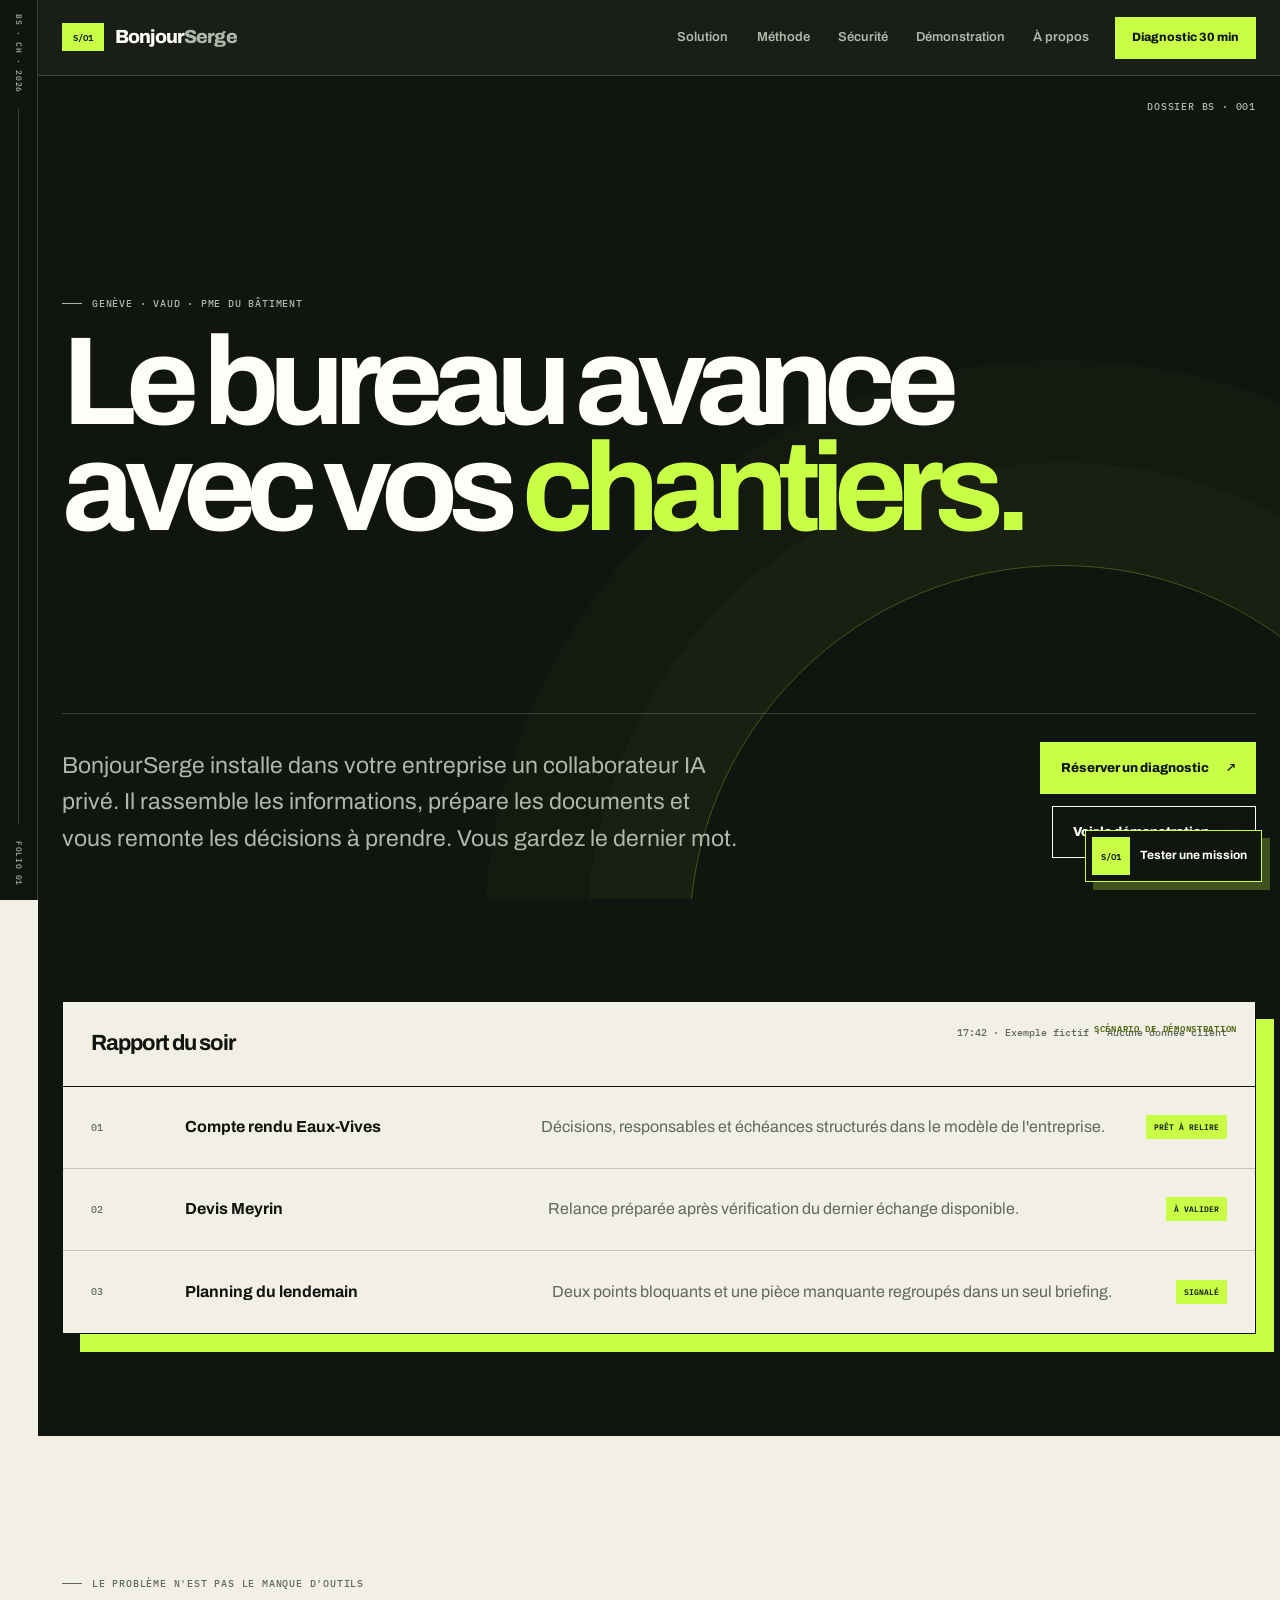
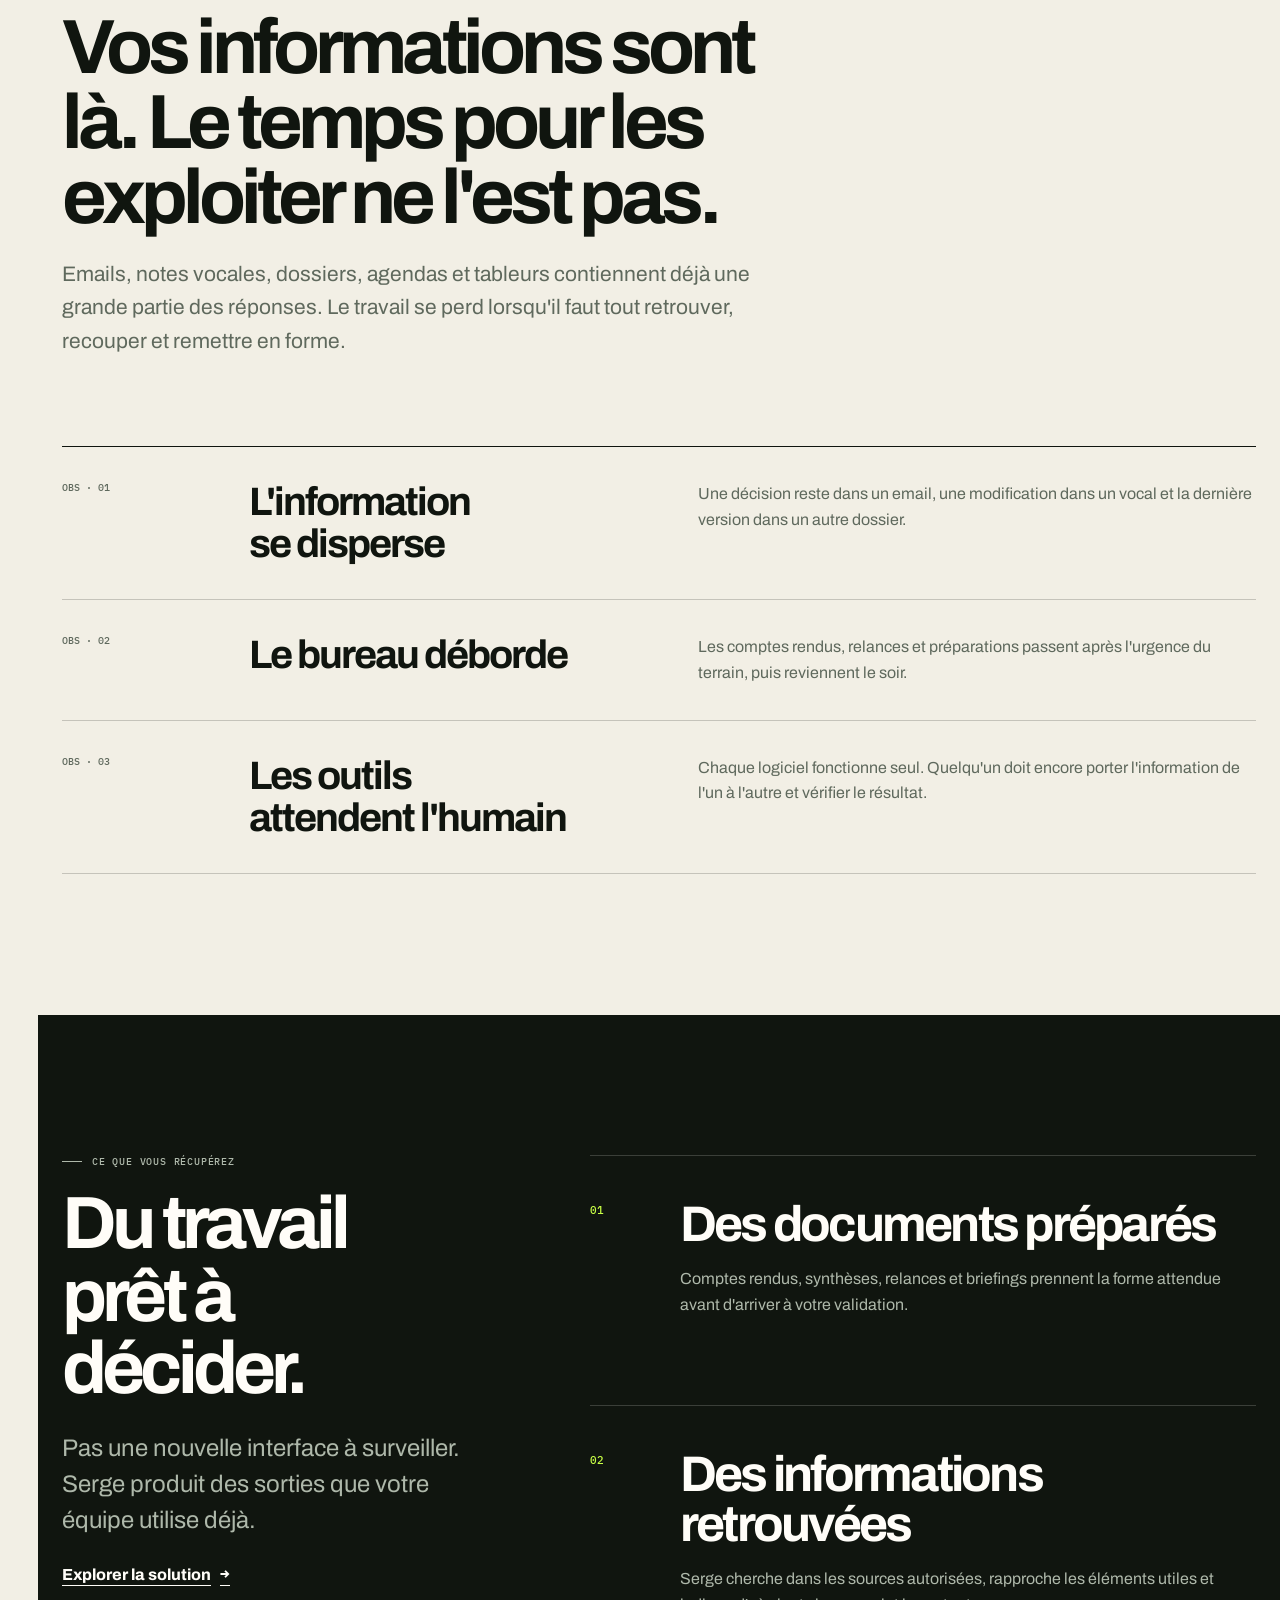
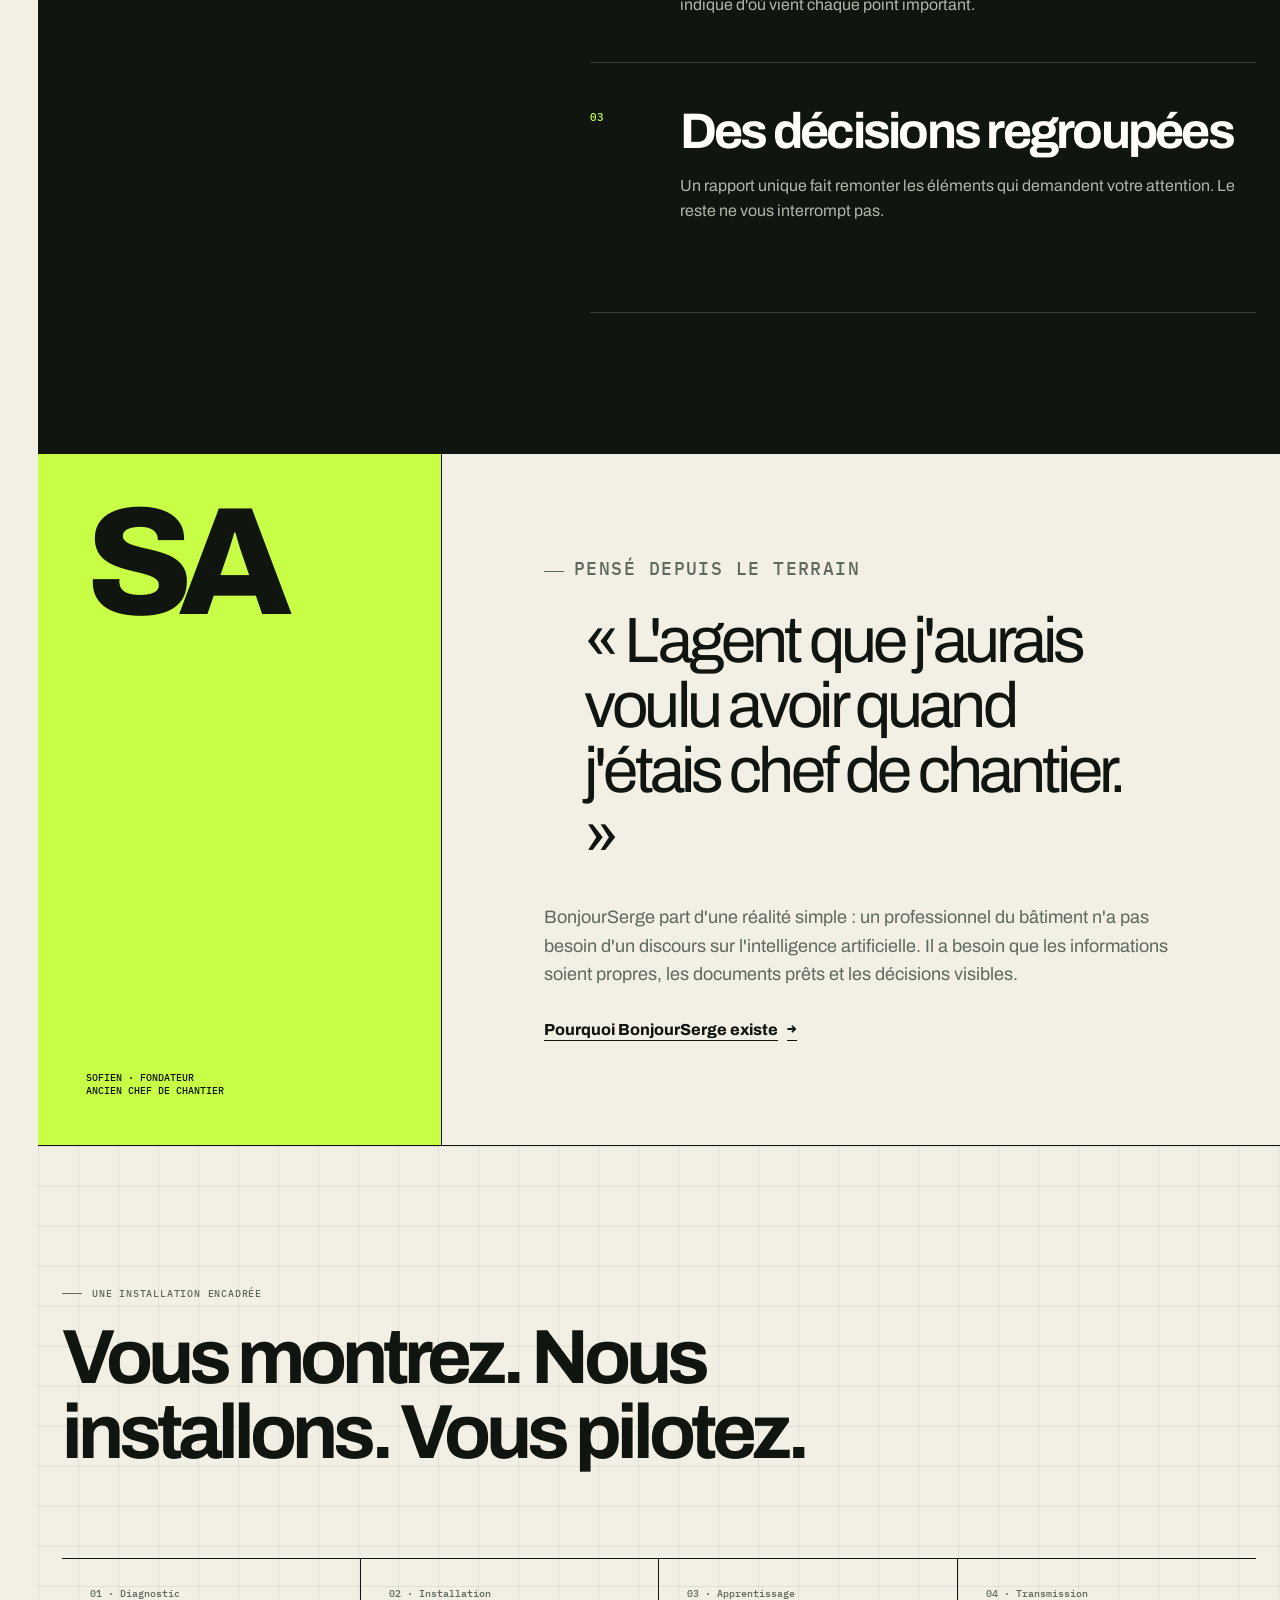
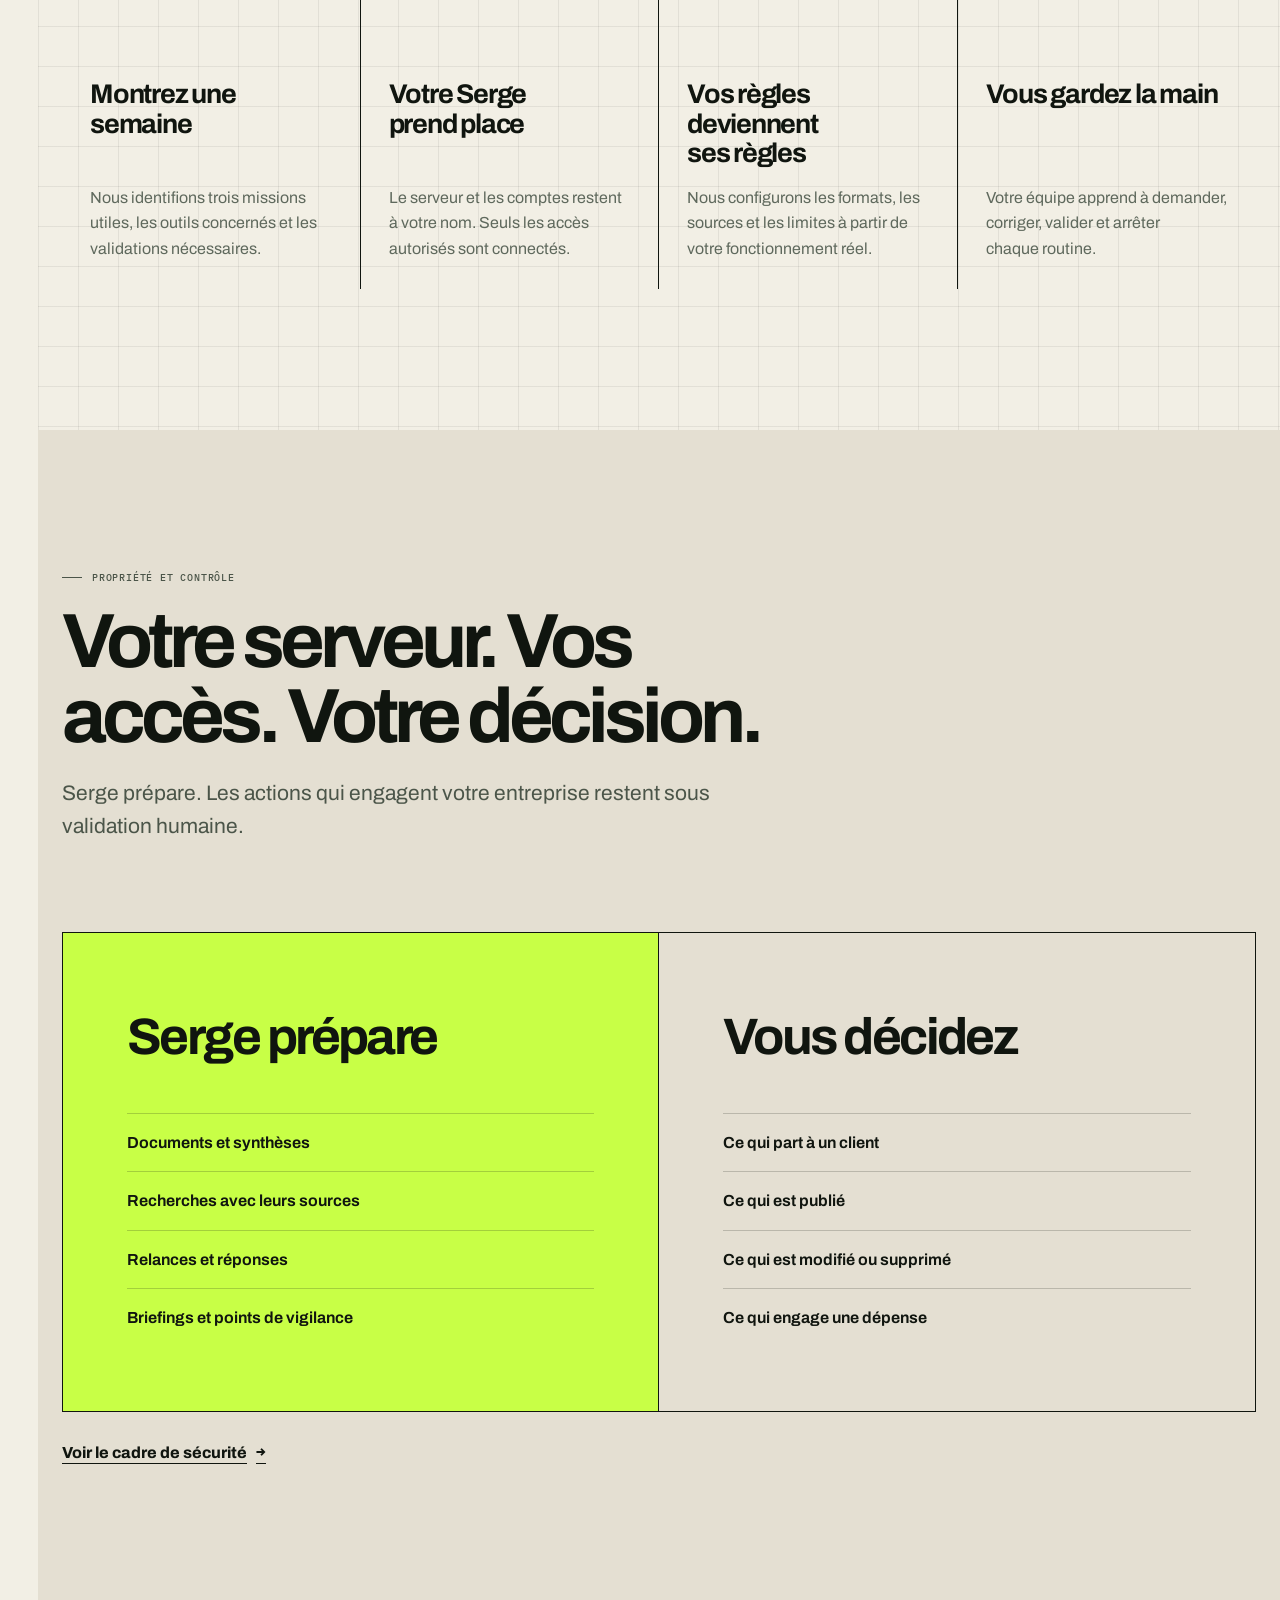
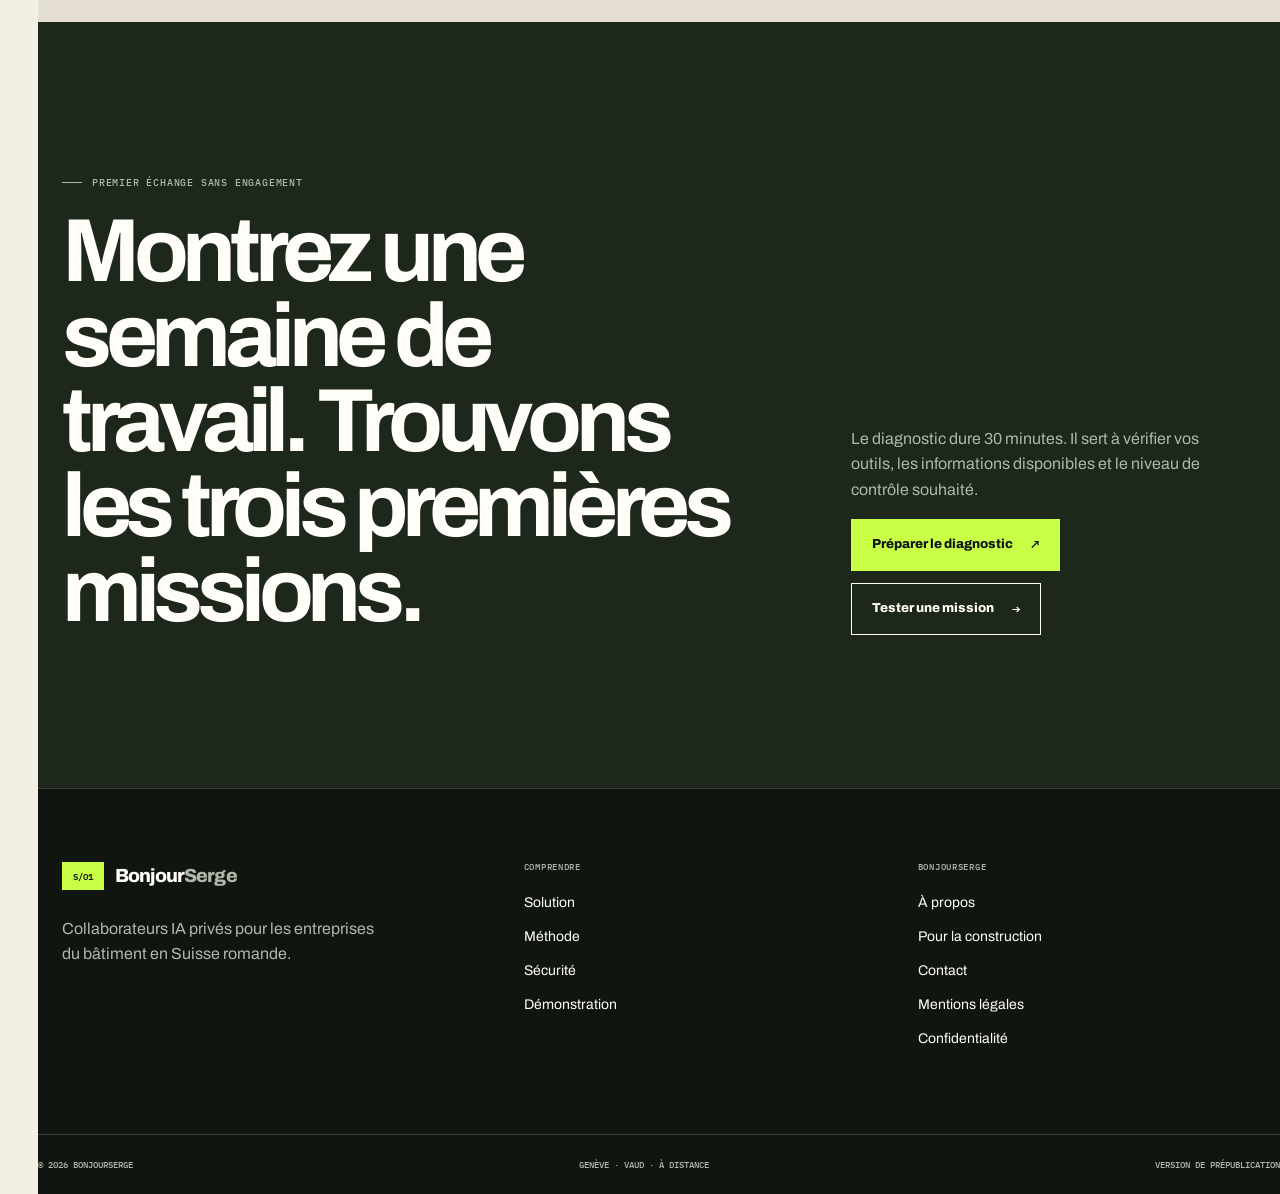
==== index.html @ 65403b51 "Publier le site de démonstration BonjourSerge" ====
<!doctype html>
<html lang="fr-CH">
<head>
  <meta charset="utf-8">
  <meta name="viewport" content="width=device-width, initial-scale=1">
  <meta name="description" content="BonjourSerge installe dans les PME du bâtiment un collaborateur IA privé qui prépare les documents, rassemble les informations et signale les décisions.">
  <meta name="theme-color" content="#10150f">
  <meta name="robots" content="index, follow, max-image-preview:large">
  <link rel="canonical" href="https://bonjourserge.ch/">
  <meta property="og:type" content="website">
  <meta property="og:locale" content="fr_CH">
  <meta property="og:title" content="BonjourSerge | Le bureau avance avec vos chantiers">
  <meta property="og:description" content="Un collaborateur IA privé, installé pour votre entreprise et piloté par vos règles.">
  <meta property="og:url" content="https://bonjourserge.ch/">
  <meta property="og:site_name" content="BonjourSerge"><meta property="og:image" content="https://bonjourserge.ch/og-bonjourserge.png"><meta property="og:image:width" content="1200"><meta property="og:image:height" content="630"><meta property="og:image:alt" content="BonjourSerge, le bureau avance avec vos chantiers"><meta name="twitter:card" content="summary_large_image">
  <title>Collaborateur IA pour le bâtiment en Suisse | BonjourSerge</title>
  <link rel="icon" href="favicon.svg" type="image/svg+xml">
  <link rel="manifest" href="site.webmanifest">
  <link rel="preconnect" href="https://fonts.googleapis.com">
  <link rel="preconnect" href="https://fonts.gstatic.com" crossorigin>
  <link href="https://fonts.googleapis.com/css2?family=Archivo:wght@400;500;600;700;800&amp;family=IBM+Plex+Mono:wght@400;500;600&amp;display=swap" rel="stylesheet">
  <link rel="stylesheet" href="site-v2.css">
  <script type="application/ld+json">
  {
    "@context": "https://schema.org",
    "@type": "Organization",
    "name": "BonjourSerge",
    "url": "https://bonjourserge.ch/",
    "description": "Installation de collaborateurs IA privés pour les PME du bâtiment en Suisse romande.",
    "founder": {
      "@type": "Person",
      "name": "Sofien Adda Boudjellal",
      "jobTitle": "Fondateur, ancien chef de chantier"
    },
    "areaServed": [
      {"@type": "AdministrativeArea", "name": "Canton de Genève"},
      {"@type": "AdministrativeArea", "name": "Canton de Vaud"}
    ]
  }
  </script>
</head>
<body data-page="accueil">
  <a class="skip-link" href="#contenu">Aller au contenu</a>
  <aside class="site-rail" aria-hidden="true"><span class="rail-code">BS · CH · 2026</span><span class="rail-track"><span class="rail-progress"></span></span><span class="rail-page">Folio 01</span></aside>

  <header class="site-header">
    <div class="header-inner">
      <a class="brand" href="index.html" aria-label="BonjourSerge, accueil"><span class="brand-mark" aria-hidden="true">S/01</span><span class="brand-name">Bonjour<span>Serge</span></span></a>
      <button class="menu-toggle" type="button" aria-expanded="false" aria-controls="site-nav" aria-label="Ouvrir le menu"><span class="menu-toggle-lines" aria-hidden="true"></span></button>
      <nav class="site-nav" id="site-nav" aria-label="Navigation principale">
        <a href="solution.html" data-nav="solution">Solution</a>
        <a href="methode.html" data-nav="methode">Méthode</a>
        <a href="securite.html" data-nav="securite">Sécurité</a>
        <a href="demonstration.html" data-nav="demonstration">Démonstration</a>
        <a href="a-propos.html" data-nav="a-propos">À propos</a>
      </nav>
      <a class="header-cta" href="contact.html">Diagnostic 30 min</a>
    </div>
  </header>

  <main id="contenu">
    <section class="home-hero">
      <div class="hero-shell">
        <div class="hero-top">
          <p class="eyebrow">Genève · Vaud · PME du bâtiment</p>
          <h1 class="hero-title">Le bureau avance avec vos <span class="signal-word">chantiers.</span></h1>
        </div>
        <div class="hero-bottom">
          <p>BonjourSerge installe dans votre entreprise un collaborateur IA privé. Il rassemble les informations, prépare les documents et vous remonte les décisions à prendre. Vous gardez le dernier mot.</p>
          <div class="actions">
            <a class="button button-signal" href="contact.html">Réserver un diagnostic</a>
            <a class="button button-ghost button-internal" href="demonstration.html">Voir la démonstration</a>
          </div>
        </div>
        <span class="hero-note meta-line">Dossier BS · 001</span>
      </div>
    </section>

    <section class="proof-wrap section-compact" aria-labelledby="preuve-title">
      <div class="container">
        <div class="proof-sheet reveal">
          <div class="proof-head"><strong id="preuve-title">Rapport du soir</strong><span>17:42 · Exemple fictif · Aucune donnée client</span></div>
          <div class="proof-row"><span>01</span><strong>Compte rendu Eaux-Vives</strong><p>Décisions, responsables et échéances structurés dans le modèle de l'entreprise.</p><span class="proof-status">Prêt à relire</span></div>
          <div class="proof-row"><span>02</span><strong>Devis Meyrin</strong><p>Relance préparée après vérification du dernier échange disponible.</p><span class="proof-status">À valider</span></div>
          <div class="proof-row"><span>03</span><strong>Planning du lendemain</strong><p>Deux points bloquants et une pièce manquante regroupés dans un seul briefing.</p><span class="proof-status">Signalé</span></div>
        </div>
      </div>
    </section>

    <section class="section" aria-labelledby="probleme-title">
      <div class="container">
        <div class="section-heading reveal">
          <p class="eyebrow">Le problème n'est pas le manque d'outils</p>
          <h2 id="probleme-title">Vos informations sont là. Le temps pour les exploiter ne l'est pas.</h2>
          <p>Emails, notes vocales, dossiers, agendas et tableurs contiennent déjà une grande partie des réponses. Le travail se perd lorsqu'il faut tout retrouver, recouper et remettre en forme.</p>
        </div>
        <div class="problem-ledger">
          <article class="ledger-row reveal"><span>OBS · 01</span><h3>L'information se disperse</h3><p>Une décision reste dans un email, une modification dans un vocal et la dernière version dans un autre dossier.</p></article>
          <article class="ledger-row reveal"><span>OBS · 02</span><h3>Le bureau déborde</h3><p>Les comptes rendus, relances et préparations passent après l'urgence du terrain, puis reviennent le soir.</p></article>
          <article class="ledger-row reveal"><span>OBS · 03</span><h3>Les outils attendent l'humain</h3><p>Chaque logiciel fonctionne seul. Quelqu'un doit encore porter l'information de l'un à l'autre et vérifier le résultat.</p></article>
        </div>
      </div>
    </section>

    <section class="section dark" aria-labelledby="resultat-title">
      <div class="container outcome-layout">
        <div class="outcome-sticky reveal">
          <p class="eyebrow">Ce que vous récupérez</p>
          <h2 id="resultat-title">Du travail prêt à décider.</h2>
          <p class="lead">Pas une nouvelle interface à surveiller. Serge produit des sorties que votre équipe utilise déjà.</p>
          <a class="text-link" href="solution.html">Explorer la solution</a>
        </div>
        <div class="outcome-list">
          <article class="outcome-item reveal"><span>01</span><h3>Des documents préparés</h3><p>Comptes rendus, synthèses, relances et briefings prennent la forme attendue avant d'arriver à votre validation.</p></article>
          <article class="outcome-item reveal"><span>02</span><h3>Des informations retrouvées</h3><p>Serge cherche dans les sources autorisées, rapproche les éléments utiles et indique d'où vient chaque point important.</p></article>
          <article class="outcome-item reveal"><span>03</span><h3>Des décisions regroupées</h3><p>Un rapport unique fait remonter les éléments qui demandent votre attention. Le reste ne vous interrompt pas.</p></article>
        </div>
      </div>
    </section>

    <section class="founder-band" aria-labelledby="terrain-title">
      <div class="founder-grid">
        <div class="founder-id"><span class="founder-monogram" aria-hidden="true">SA</span><p>Sofien · Fondateur<br>Ancien chef de chantier</p></div>
        <div class="founder-copy reveal">
          <p class="eyebrow">Pensé depuis le terrain</p>
          <blockquote id="terrain-title">« L'agent que j'aurais voulu avoir quand j'étais chef de chantier. »</blockquote>
          <p>BonjourSerge part d'une réalité simple : un professionnel du bâtiment n'a pas besoin d'un discours sur l'intelligence artificielle. Il a besoin que les informations soient propres, les documents prêts et les décisions visibles.</p>
          <a class="text-link" href="a-propos.html">Pourquoi BonjourSerge existe</a>
        </div>
      </div>
    </section>

    <section class="section blueprint" aria-labelledby="plan-title">
      <div class="container">
        <div class="section-heading reveal"><p class="eyebrow">Une installation encadrée</p><h2 id="plan-title">Vous montrez. Nous installons. Vous pilotez.</h2></div>
        <div class="process-line">
          <article class="process-step reveal"><span>01 · Diagnostic</span><h3>Montrez une semaine</h3><p>Nous identifions trois missions utiles, les outils concernés et les validations nécessaires.</p></article>
          <article class="process-step reveal"><span>02 · Installation</span><h3>Votre Serge prend place</h3><p>Le serveur et les comptes restent à votre nom. Seuls les accès autorisés sont connectés.</p></article>
          <article class="process-step reveal"><span>03 · Apprentissage</span><h3>Vos règles deviennent ses règles</h3><p>Nous configurons les formats, les sources et les limites à partir de votre fonctionnement réel.</p></article>
          <article class="process-step reveal"><span>04 · Transmission</span><h3>Vous gardez la main</h3><p>Votre équipe apprend à demander, corriger, valider et arrêter chaque routine.</p></article>
        </div>
      </div>
    </section>

    <section class="section paper-deep" aria-labelledby="controle-title">
      <div class="container">
        <div class="section-heading reveal"><p class="eyebrow">Propriété et contrôle</p><h2 id="controle-title">Votre serveur. Vos accès. Votre décision.</h2><p>Serge prépare. Les actions qui engagent votre entreprise restent sous validation humaine.</p></div>
        <div class="boundary-matrix reveal">
          <div class="boundary-column"><h2>Serge prépare</h2><ul><li>Documents et synthèses</li><li>Recherches avec leurs sources</li><li>Relances et réponses</li><li>Briefings et points de vigilance</li></ul></div>
          <div class="boundary-column"><h2>Vous décidez</h2><ul><li>Ce qui part à un client</li><li>Ce qui est publié</li><li>Ce qui est modifié ou supprimé</li><li>Ce qui engage une dépense</li></ul></div>
        </div>
        <p style="margin-top:28px"><a class="text-link" href="securite.html">Voir le cadre de sécurité</a></p>
      </div>
    </section>

    <section class="final-cta" aria-labelledby="cta-title">
      <div class="container final-cta-grid">
        <div><p class="eyebrow">Premier échange sans engagement</p><h2 id="cta-title">Montrez une semaine de travail. Trouvons les trois premières missions.</h2></div>
        <div class="final-cta-side"><p>Le diagnostic dure 30 minutes. Il sert à vérifier vos outils, les informations disponibles et le niveau de contrôle souhaité.</p><div class="actions"><a class="button button-signal" href="contact.html">Préparer le diagnostic</a><button class="button button-ghost button-internal" type="button" data-open-diagnostic>Tester une mission</button></div></div>
      </div>
    </section>
  </main>

  <footer class="site-footer">
    <div class="container footer-main">
      <div class="footer-intro"><a class="brand" href="index.html"><span class="brand-mark" aria-hidden="true">S/01</span><span class="brand-name">Bonjour<span>Serge</span></span></a><p>Collaborateurs IA privés pour les entreprises du bâtiment en Suisse romande.</p></div>
      <div class="footer-column"><h2>Comprendre</h2><a href="solution.html">Solution</a><a href="methode.html">Méthode</a><a href="securite.html">Sécurité</a><a href="demonstration.html">Démonstration</a></div>
      <div class="footer-column"><h2>BonjourSerge</h2><a href="a-propos.html">À propos</a><a href="construction.html">Pour la construction</a><a href="contact.html">Contact</a><a href="mentions-legales.html">Mentions légales</a><a href="confidentialite.html">Confidentialité</a></div>
    </div>
    <div class="container footer-bottom"><span>© <span data-year></span> BonjourSerge</span><span>Genève · Vaud · À distance</span><span>Version de prépublication</span></div>
  </footer>

  <script src="site-v2.js" defer></script>
</body>
</html>
---- site-v2.css ----
:root {
  --ink: #10150f;
  --ink-soft: #1d271c;
  --paper: #f2efe5;
  --paper-deep: #e4dfd2;
  --white: #fffdf8;
  --signal: #c8ff46;
  --signal-dark: #4d6815;
  --muted: #5f695d;
  --muted-dark: #aeb8aa;
  --line: rgba(16, 21, 15, .2);
  --line-dark: rgba(255, 253, 248, .18);
  --font-sans: "Archivo", sans-serif;
  --font-mono: "IBM Plex Mono", monospace;
  --max: 1240px;
  --reading: 720px;
  --header: 76px;
  --rail: 38px;
  --ease: cubic-bezier(.2, .8, .2, 1);
}

* { box-sizing: border-box; }
html { scroll-behavior: smooth; }
body {
  min-width: 320px;
  margin: 0;
  padding-left: var(--rail);
  overflow-x: clip;
  color: var(--ink);
  background: var(--paper);
  font-family: var(--font-sans);
  font-size: 16px;
  line-height: 1.6;
  text-rendering: optimizeLegibility;
}
body.menu-open { overflow: hidden; }
button, input, textarea, select { font: inherit; }
button, a { -webkit-tap-highlight-color: transparent; }
a { color: inherit; }
img, svg { display: block; max-width: 100%; }
h1, h2, h3, h4, p, ul, ol, figure, blockquote { margin-top: 0; }
h1, h2, h3, h4 { text-wrap: balance; }
p { text-wrap: pretty; }
::selection { color: var(--ink); background: var(--signal); }

.skip-link {
  position: fixed;
  top: -80px;
  left: calc(var(--rail) + 16px);
  z-index: 200;
  padding: 12px 16px;
  color: var(--ink);
  background: var(--signal);
  font-weight: 800;
  text-decoration: none;
}
.skip-link:focus { top: 12px; }
.sr-only {
  position: absolute;
  width: 1px;
  height: 1px;
  padding: 0;
  margin: -1px;
  overflow: hidden;
  clip: rect(0, 0, 0, 0);
  white-space: nowrap;
  border: 0;
}
:focus-visible { outline: 3px solid var(--signal-dark); outline-offset: 4px; }
.dark :focus-visible,
.site-footer :focus-visible,
.site-header :focus-visible,
.serge-dialog :focus-visible { outline-color: var(--signal); }
[id] { scroll-margin-top: calc(var(--header) + 24px); }

.site-rail {
  position: fixed;
  inset: 0 auto 0 0;
  z-index: 90;
  width: var(--rail);
  display: flex;
  flex-direction: column;
  align-items: center;
  justify-content: space-between;
  padding: 14px 0;
  color: var(--muted-dark);
  background: var(--ink);
  border-right: 1px solid var(--line-dark);
}
.rail-code,
.rail-page { font: 500 8px var(--font-mono); letter-spacing: .08em; writing-mode: vertical-rl; text-transform: uppercase; }
.rail-track { position: relative; width: 1px; flex: 1; margin: 16px 0; overflow: hidden; background: rgba(255, 255, 255, .18); }
.rail-progress { position: absolute; inset: 0 0 auto; height: 100%; background: var(--signal); transform: scaleY(0); transform-origin: top; }

.site-header {
  position: sticky;
  top: 0;
  z-index: 80;
  height: var(--header);
  color: var(--white);
  background: rgba(16, 21, 15, .96);
  border-bottom: 1px solid var(--line-dark);
  backdrop-filter: blur(16px);
}
.header-inner { width: min(100%, calc(var(--max) + 48px)); height: 100%; display: flex; align-items: center; gap: 26px; margin: 0 auto; padding: 0 24px; }
.brand { display: inline-flex; align-items: center; gap: 11px; flex: 0 0 auto; color: var(--white); font-size: 19px; font-weight: 800; letter-spacing: -.045em; text-decoration: none; }
.brand-mark { min-width: 42px; min-height: 28px; display: inline-grid; place-items: center; color: var(--ink); background: var(--signal); font: 600 9px var(--font-mono); letter-spacing: .02em; }
.brand-name span { color: var(--muted-dark); }
.site-nav { display: flex; align-items: center; gap: clamp(16px, 2.2vw, 30px); margin-left: auto; }
.site-nav a { min-height: 44px; display: inline-flex; align-items: center; color: var(--muted-dark); font-size: 13px; font-weight: 600; text-decoration: none; transition: color .2s ease; }
.site-nav a:hover,
.site-nav a[aria-current="page"] { color: var(--white); }
.site-nav a[aria-current="page"]::before { content: ""; width: 6px; height: 6px; margin-right: 8px; background: var(--signal); }
.header-cta { min-height: 42px; display: inline-flex; align-items: center; justify-content: center; padding: 0 16px; color: var(--ink); background: var(--signal); border: 1px solid var(--signal); font-size: 12px; font-weight: 800; text-decoration: none; }
.menu-toggle { min-width: 46px; min-height: 46px; display: none; align-items: center; justify-content: center; margin-left: auto; padding: 0; color: var(--white); background: transparent; border: 1px solid var(--line-dark); cursor: pointer; }
.menu-toggle-lines,
.menu-toggle-lines::before,
.menu-toggle-lines::after { width: 18px; height: 1px; display: block; background: currentColor; transition: transform .2s ease; }
.menu-toggle-lines { position: relative; }
.menu-toggle-lines::before,
.menu-toggle-lines::after { content: ""; position: absolute; left: 0; }
.menu-toggle-lines::before { top: -6px; }
.menu-toggle-lines::after { top: 6px; }
.menu-toggle[aria-expanded="true"] .menu-toggle-lines { background: transparent; }
.menu-toggle[aria-expanded="true"] .menu-toggle-lines::before { transform: translateY(6px) rotate(45deg); }
.menu-toggle[aria-expanded="true"] .menu-toggle-lines::after { transform: translateY(-6px) rotate(-45deg); }

.container { width: min(100%, calc(var(--max) + 48px)); margin-inline: auto; padding-inline: 24px; }
.section { padding-block: clamp(88px, 11vw, 152px); }
.section-compact { padding-block: clamp(64px, 8vw, 104px); }
.dark { color: var(--white); background: var(--ink); }
.ink-soft { color: var(--white); background: var(--ink-soft); }
.paper-deep { background: var(--paper-deep); }
.signal { background: var(--signal); }
.blueprint { background-image: linear-gradient(rgba(16, 21, 15, .07) 1px, transparent 1px), linear-gradient(90deg, rgba(16, 21, 15, .07) 1px, transparent 1px); background-size: 40px 40px; }
.dark.blueprint { background-image: linear-gradient(rgba(255, 255, 255, .045) 1px, transparent 1px), linear-gradient(90deg, rgba(255, 255, 255, .045) 1px, transparent 1px); }
.eyebrow,
.folio,
.meta-line,
.breadcrumb,
.status-tag { font: 500 10px var(--font-mono); letter-spacing: .08em; text-transform: uppercase; }
.eyebrow { margin-bottom: 20px; color: var(--muted); }
.dark .eyebrow,
.ink-soft .eyebrow { color: var(--muted-dark); }
.home-hero .eyebrow,
.page-hero .eyebrow,
.final-cta .eyebrow,
.contact-form .eyebrow { color: var(--muted-dark); }
.dark .breadcrumb { color: var(--muted-dark); }
.paper-deep .eyebrow,
.paper-deep .section-heading p:not(.eyebrow) { color: #4b5549; }
.eyebrow::before { content: ""; width: 20px; height: 1px; display: inline-block; margin: 0 10px 3px 0; background: currentColor; }
.section-heading { max-width: 960px; margin-bottom: clamp(48px, 7vw, 88px); }
.section-heading h2 { max-width: 900px; margin-bottom: 22px; font-size: clamp(40px, 6vw, 78px); line-height: .98; letter-spacing: -.065em; }
.section-heading p:not(.eyebrow) { max-width: var(--reading); margin-bottom: 0; color: var(--muted); font-size: clamp(17px, 2vw, 21px); }
.dark .section-heading p:not(.eyebrow),
.ink-soft .section-heading p:not(.eyebrow) { color: var(--muted-dark); }
.display { margin-bottom: 0; font-size: clamp(48px, 8.2vw, 112px); line-height: .88; letter-spacing: -.078em; }
.lead { max-width: var(--reading); color: var(--muted); font-size: clamp(18px, 2.1vw, 24px); line-height: 1.5; }
.dark .lead { color: var(--muted-dark); }
.body-large { font-size: clamp(20px, 2.6vw, 32px); line-height: 1.4; letter-spacing: -.03em; }
.copy { max-width: var(--reading); }
.copy > *:last-child { margin-bottom: 0; }
.copy p, .copy li { color: var(--muted); }
.dark .copy p, .dark .copy li { color: var(--muted-dark); }
.copy h2 { margin: 64px 0 20px; font-size: clamp(30px, 4vw, 48px); line-height: 1.06; letter-spacing: -.05em; }
.copy h3 { margin: 42px 0 14px; font-size: 23px; letter-spacing: -.03em; }
.copy ul { padding-left: 20px; }

.button { min-height: 52px; display: inline-flex; align-items: center; justify-content: space-between; gap: 18px; padding: 0 20px; color: var(--white); background: var(--ink); border: 1px solid var(--ink); cursor: pointer; font-size: 13px; font-weight: 800; text-decoration: none; transition: transform .2s var(--ease), background .2s ease, color .2s ease; }
.button::after { content: "↗"; font: 500 14px var(--font-mono); }
.button:hover { transform: translateY(-2px); }
.button-signal { color: var(--ink); background: var(--signal); border-color: var(--signal); }
.button-light { color: var(--ink); background: var(--white); border-color: var(--white); }
.button-ghost { color: inherit; background: transparent; border-color: currentColor; }
.button-internal::after { content: "→"; }
.actions { display: flex; flex-wrap: wrap; gap: 12px; }
.text-link { display: inline-flex; gap: 9px; align-items: center; font-weight: 750; text-underline-offset: 5px; }
.text-link::after { content: "→"; font-family: var(--font-mono); }

.home-hero { position: relative; min-height: calc(100svh - var(--header)); display: flex; align-items: stretch; overflow: hidden; color: var(--white); background: var(--ink); }
.home-hero::after { content: ""; position: absolute; inset: auto -12vw -32vw auto; width: 58vw; aspect-ratio: 1; border: 1px solid rgba(200, 255, 70, .28); border-radius: 50%; box-shadow: 0 0 0 8vw rgba(200, 255, 70, .025), 0 0 0 16vw rgba(200, 255, 70, .018); pointer-events: none; }
.hero-shell { position: relative; z-index: 1; width: min(100%, calc(var(--max) + 48px)); display: grid; grid-template-rows: 1fr auto; margin-inline: auto; padding: clamp(72px, 9vw, 132px) 24px 42px; }
.hero-top { align-self: center; }
.hero-title { max-width: 1140px; margin: 0; font-size: clamp(58px, 9.8vw, 144px); line-height: .84; letter-spacing: -.082em; }
.hero-title .signal-word { color: var(--signal); }
.hero-bottom { display: grid; grid-template-columns: 1.25fr .75fr; gap: clamp(32px, 8vw, 120px); align-items: end; margin-top: 66px; padding-top: 28px; border-top: 1px solid var(--line-dark); }
.hero-bottom p { max-width: 720px; margin: 0; color: var(--muted-dark); font-size: clamp(18px, 2vw, 23px); }
.hero-bottom .actions { justify-content: flex-end; }
.hero-note { position: absolute; right: 24px; top: 24px; color: var(--muted-dark); }

.proof-wrap { position: relative; margin-top: -1px; color: var(--white); background: var(--ink); }
.proof-sheet { position: relative; width: min(100%, var(--max)); margin-inline: auto; color: var(--ink); background: var(--paper); border: 1px solid var(--ink); box-shadow: 18px 18px 0 var(--signal); }
.proof-sheet::before { content: "SCÉNARIO DE DÉMONSTRATION"; position: absolute; right: 18px; top: 18px; color: var(--signal-dark); font: 600 9px var(--font-mono); letter-spacing: .08em; }
.proof-head { display: grid; grid-template-columns: 1fr auto; gap: 20px; padding: 24px 28px; border-bottom: 1px solid var(--ink); }
.proof-head strong { font-size: 22px; letter-spacing: -.04em; }
.proof-head span { color: var(--muted); font: 500 10px var(--font-mono); }
.proof-row { display: grid; grid-template-columns: 70px minmax(180px, .8fr) 1.4fr auto; gap: 24px; align-items: center; min-height: 82px; padding: 16px 28px; border-bottom: 1px solid var(--line); }
.proof-row:last-child { border-bottom: 0; }
.proof-row > span:first-child { color: var(--muted); font: 500 10px var(--font-mono); }
.proof-row strong { font-size: 16px; }
.proof-row p { margin: 0; color: var(--muted); }
.proof-status { padding: 6px 8px; color: var(--ink); background: var(--signal); font: 600 8px var(--font-mono); text-transform: uppercase; }

.problem-ledger { border-top: 1px solid var(--ink); }
.ledger-row { display: grid; grid-template-columns: 110px .8fr 1.2fr; gap: clamp(24px, 6vw, 90px); padding: 34px 0; border-bottom: 1px solid var(--line); }
.ledger-row > span { color: var(--muted); font: 500 10px var(--font-mono); }
.ledger-row h3 { margin: 0; font-size: clamp(24px, 3.1vw, 40px); line-height: 1.06; letter-spacing: -.05em; }
.ledger-row p { max-width: 600px; margin: 0; color: var(--muted); }

.outcome-layout { display: grid; grid-template-columns: .75fr 1.25fr; gap: clamp(48px, 10vw, 150px); align-items: start; }
.outcome-sticky { position: sticky; top: calc(var(--header) + 38px); }
.outcome-sticky h2 { margin-bottom: 24px; font-size: clamp(42px, 5.8vw, 74px); line-height: .98; letter-spacing: -.065em; }
.outcome-list { border-top: 1px solid var(--line-dark); }
.outcome-item { position: relative; min-height: 250px; padding: 44px 0 44px 90px; border-bottom: 1px solid var(--line-dark); }
.outcome-item > span { position: absolute; left: 0; top: 47px; color: var(--signal); font: 500 11px var(--font-mono); }
.outcome-item h3 { margin-bottom: 16px; font-size: clamp(30px, 4vw, 50px); line-height: 1; letter-spacing: -.055em; }
.outcome-item p { max-width: 620px; margin: 0; color: var(--muted-dark); }

.founder-band { border-block: 1px solid var(--ink); }
.founder-grid { display: grid; grid-template-columns: .65fr 1.35fr; min-height: 520px; }
.founder-id { display: flex; flex-direction: column; justify-content: space-between; padding: 48px; background: var(--signal); border-right: 1px solid var(--ink); }
.founder-monogram { font-size: clamp(80px, 12vw, 170px); font-weight: 800; line-height: .8; letter-spacing: -.1em; }
.founder-id p { margin: 0; font: 500 10px var(--font-mono); text-transform: uppercase; }
.founder-copy { display: flex; flex-direction: column; justify-content: center; padding: clamp(48px, 8vw, 110px); }
.founder-copy blockquote { max-width: 850px; margin-bottom: 34px; font-size: clamp(34px, 5vw, 68px); line-height: 1.02; letter-spacing: -.06em; }
.founder-copy p { max-width: 670px; margin-bottom: 28px; color: var(--muted); font-size: 18px; }

.breadcrumb { padding-top: 24px; color: var(--muted); }
.breadcrumb a { text-underline-offset: 4px; }
.page-hero { position: relative; overflow: hidden; padding: clamp(82px, 12vw, 168px) 0 68px; color: var(--white); background: var(--ink); }
.page-hero::after { content: attr(data-folio); position: absolute; right: -1vw; bottom: -6vw; color: rgba(255,255,255,.035); font: 800 clamp(160px, 32vw, 500px)/.8 var(--font-sans); letter-spacing: -.1em; }
.page-hero .container { position: relative; z-index: 1; }
.page-hero h1 { max-width: 1120px; margin: 0 0 36px; font-size: clamp(54px, 8.7vw, 126px); line-height: .88; letter-spacing: -.078em; }
.page-hero .lead { margin-bottom: 38px; }
.page-meta { display: grid; grid-template-columns: repeat(3, 1fr); gap: 20px; margin-top: 70px; padding-top: 22px; border-top: 1px solid var(--line-dark); }
.page-meta span { color: var(--muted-dark); font: 500 9px var(--font-mono); text-transform: uppercase; }

.feature-record { border-top: 1px solid var(--ink); }
.feature-record article { display: grid; grid-template-columns: 90px 1fr 1fr; gap: 36px; padding: 40px 0; border-bottom: 1px solid var(--line); }
.feature-record .record-code { color: var(--muted); font: 500 10px var(--font-mono); }
.feature-record h2, .feature-record h3 { margin: 0; font-size: clamp(28px, 3.6vw, 46px); line-height: 1.05; letter-spacing: -.05em; }
.feature-record p { max-width: 600px; margin: 0; color: var(--muted); }

.document-demo { border: 1px solid var(--ink); background: var(--white); }
.document-toolbar { display: flex; align-items: center; justify-content: space-between; gap: 20px; min-height: 64px; padding: 12px 20px; border-bottom: 1px solid var(--ink); }
.document-toolbar strong { font-size: 14px; }
.document-toolbar span { color: var(--muted); font: 500 9px var(--font-mono); text-transform: uppercase; }
.document-body { padding: clamp(28px, 5vw, 62px); }
.document-body h3 { max-width: 760px; margin-bottom: 34px; font-size: clamp(30px, 5vw, 58px); line-height: 1.02; letter-spacing: -.055em; }
.document-lines { border-top: 1px solid var(--ink); }
.document-line { display: grid; grid-template-columns: 110px 1fr auto; gap: 24px; padding: 18px 0; border-bottom: 1px solid var(--line); }
.document-line span { color: var(--muted); font: 500 9px var(--font-mono); text-transform: uppercase; }
.document-line p { margin: 0; }

.process-line { display: grid; grid-template-columns: repeat(4, 1fr); border-top: 1px solid currentColor; }
.process-step { min-height: 330px; display: flex; flex-direction: column; padding: 28px; border-right: 1px solid currentColor; }
.process-step:last-child { border-right: 0; }
.process-step > span { margin-bottom: 80px; color: var(--muted); font: 500 10px var(--font-mono); }
.dark .process-step > span { color: var(--muted-dark); }
.process-step h3 { margin-bottom: 14px; font-size: 27px; line-height: 1.08; letter-spacing: -.045em; }
.process-step p { margin-top: auto; margin-bottom: 0; color: var(--muted); }
.dark .process-step p { color: var(--muted-dark); }

.responsibility-table { border: 1px solid var(--ink); }
.responsibility-row { display: grid; grid-template-columns: 90px 1fr 1fr; }
.responsibility-row > * { padding: 22px; border-bottom: 1px solid var(--line); }
.responsibility-row > * + * { border-left: 1px solid var(--line); }
.responsibility-row:last-child > * { border-bottom: 0; }
.responsibility-row:first-child { color: var(--white); background: var(--ink); font: 500 10px var(--font-mono); text-transform: uppercase; }
.responsibility-row span:first-child { font-family: var(--font-mono); }

.architecture-map { position: relative; min-height: 620px; display: grid; place-items: center; overflow: hidden; border: 1px solid var(--line-dark); }
.architecture-map::before,
.architecture-map::after { content: ""; position: absolute; width: 70%; height: 70%; border: 1px solid rgba(200,255,70,.2); border-radius: 50%; }
.architecture-map::after { width: 42%; height: 42%; }
.architecture-core { position: relative; z-index: 2; width: 210px; aspect-ratio: 1; display: grid; place-items: center; text-align: center; color: var(--ink); background: var(--signal); border-radius: 50%; }
.architecture-core strong { display: block; font-size: 24px; }
.architecture-core small { display: block; font: 500 9px var(--font-mono); text-transform: uppercase; }
.architecture-node { position: absolute; z-index: 3; min-width: 150px; padding: 14px; color: var(--white); background: var(--ink); border: 1px solid var(--line-dark); font: 500 10px var(--font-mono); text-align: center; text-transform: uppercase; }
.node-one { left: 7%; top: 16%; }
.node-two { right: 7%; top: 20%; }
.node-three { left: 9%; bottom: 15%; }
.node-four { right: 8%; bottom: 14%; }

.boundary-matrix { display: grid; grid-template-columns: 1fr 1fr; border: 1px solid var(--ink); }
.boundary-column { padding: clamp(32px, 5vw, 64px); }
.boundary-column:first-child { background: var(--signal); border-right: 1px solid var(--ink); }
.boundary-column h2 { margin-bottom: 34px; font-size: clamp(34px, 4vw, 52px); letter-spacing: -.05em; }
.boundary-column ul { margin: 0; padding: 0; list-style: none; }
.boundary-column li { padding: 16px 0; border-top: 1px solid var(--line); font-weight: 650; }

.demo-tabs { display: grid; grid-template-columns: 340px 1fr; border: 1px solid var(--ink); }
.demo-tablist { padding: 0; background: var(--paper-deep); border-right: 1px solid var(--ink); }
.demo-tab { width: 100%; min-height: 100px; display: grid; grid-template-columns: 46px 1fr; gap: 14px; align-items: center; padding: 20px; color: var(--ink); background: transparent; border: 0; border-bottom: 1px solid var(--line); text-align: left; cursor: pointer; }
.demo-tab span { font: 500 10px var(--font-mono); }
.demo-tab strong { font-size: 16px; }
.demo-tab[aria-selected="true"] { background: var(--signal); }
.demo-panel { min-height: 570px; padding: clamp(30px, 6vw, 72px); background: var(--white); }
.demo-panel[hidden] { display: none; }
.demo-panel .status-tag { display: inline-block; margin-bottom: 38px; padding: 7px 9px; color: var(--signal-dark); border: 1px solid var(--signal-dark); }
.demo-panel h2 { max-width: 720px; margin-bottom: 22px; font-size: clamp(38px, 5.3vw, 68px); line-height: 1; letter-spacing: -.06em; }
.demo-flow { margin-top: 48px; border-top: 1px solid var(--ink); }
.demo-flow > div { display: grid; grid-template-columns: 120px 1fr; gap: 28px; padding: 18px 0; border-bottom: 1px solid var(--line); }
.demo-flow dt { font: 500 9px var(--font-mono); text-transform: uppercase; }
.demo-flow dd { margin: 0; }

.founder-page { display: grid; grid-template-columns: 300px 1fr; gap: clamp(50px, 10vw, 140px); align-items: start; }
.founder-stamp { position: sticky; top: calc(var(--header) + 32px); padding: 28px; color: var(--ink); background: var(--signal); border: 1px solid var(--ink); }
.founder-stamp strong { display: block; margin-bottom: 60px; font-size: 90px; line-height: .8; letter-spacing: -.09em; }
.founder-stamp span { display: block; font: 500 9px var(--font-mono); text-transform: uppercase; }
.founder-story { max-width: 820px; }
.founder-story > p:first-of-type { font-size: clamp(28px, 4vw, 48px); line-height: 1.18; letter-spacing: -.045em; }
.founder-story p { color: var(--muted); }

.faq { border-top: 1px solid currentColor; }
.faq details { border-bottom: 1px solid var(--line); }
.dark .faq details { border-color: var(--line-dark); }
.faq summary { min-height: 84px; display: flex; align-items: center; justify-content: space-between; gap: 20px; padding: 18px 0; cursor: pointer; font-size: clamp(18px, 2vw, 22px); font-weight: 750; list-style: none; }
.faq summary::-webkit-details-marker { display: none; }
.faq summary::after { content: "+"; font: 400 26px var(--font-mono); }
.faq details[open] summary::after { content: "×"; }
.faq details p { max-width: var(--reading); padding-bottom: 28px; color: var(--muted); }
.dark .faq details p { color: var(--muted-dark); }

.contact-layout { display: grid; grid-template-columns: .85fr 1.15fr; gap: clamp(50px, 9vw, 130px); align-items: start; }
.contact-aside { position: sticky; top: calc(var(--header) + 38px); }
.contact-aside h2 { font-size: clamp(36px, 5vw, 62px); line-height: 1; letter-spacing: -.06em; }
.contact-form { padding: clamp(28px, 5vw, 58px); color: var(--white); background: var(--ink); }
.field-grid { display: grid; grid-template-columns: 1fr 1fr; gap: 22px; }
.field { margin-bottom: 22px; }
.field label { display: block; margin-bottom: 8px; color: var(--muted-dark); font: 500 10px var(--font-mono); text-transform: uppercase; }
.field input,
.field textarea,
.field select { width: 100%; min-height: 54px; padding: 12px 14px; color: var(--white); background: rgba(255,255,255,.04); border: 1px solid var(--line-dark); border-radius: 0; }
.field textarea { min-height: 150px; resize: vertical; }
.field input:focus,
.field textarea:focus,
.field select:focus { border-color: var(--signal); outline: 0; }
.form-note { color: var(--muted-dark); font-size: 12px; }
.form-status { min-height: 24px; color: var(--signal); font-size: 13px; }

.legal-alert { margin-bottom: 48px; padding: 22px; color: var(--ink); background: var(--signal); border: 1px solid var(--ink); font-weight: 700; }
.legal-grid { display: grid; grid-template-columns: 240px 1fr; gap: clamp(40px, 8vw, 110px); align-items: start; }
.legal-nav { position: sticky; top: calc(var(--header) + 28px); border-top: 1px solid var(--ink); }
.legal-nav a { display: block; padding: 13px 0; border-bottom: 1px solid var(--line); color: var(--muted); font-size: 13px; text-decoration: none; }
.legal-nav a:hover { color: var(--ink); }
.header-inner > .brand + .header-cta { margin-left: auto; }

.final-cta { padding-block: clamp(90px, 12vw, 160px); color: var(--white); background: var(--ink-soft); }
.final-cta-grid { display: grid; grid-template-columns: 1.25fr .75fr; gap: clamp(42px, 9vw, 130px); align-items: end; }
.final-cta h2 { max-width: 850px; margin-bottom: 0; font-size: clamp(44px, 7vw, 90px); line-height: .95; letter-spacing: -.07em; }
.final-cta-side p { color: var(--muted-dark); }

.site-footer { color: var(--white); background: var(--ink); border-top: 1px solid var(--line-dark); }
.footer-main { display: grid; grid-template-columns: 1.1fr .9fr 1fr; gap: clamp(36px, 7vw, 100px); padding-block: 72px; }
.footer-intro p { max-width: 330px; margin-top: 24px; color: var(--muted-dark); }
.footer-column h2 { margin-bottom: 20px; color: var(--muted-dark); font: 500 9px var(--font-mono); letter-spacing: .08em; text-transform: uppercase; }
.footer-column a { min-height: 34px; display: block; color: var(--white); font-size: 14px; text-decoration: none; }
.footer-column a:hover { color: var(--signal); }
.footer-bottom { display: flex; justify-content: space-between; gap: 28px; padding: 24px 0; color: var(--muted-dark); border-top: 1px solid var(--line-dark); font: 500 9px var(--font-mono); text-transform: uppercase; }

.diagnostic-launcher { position: fixed; right: 18px; bottom: 18px; z-index: 70; min-height: 52px; display: inline-flex; align-items: center; gap: 10px; padding: 6px 14px 6px 6px; color: var(--white); background: var(--ink); border: 1px solid var(--signal); cursor: pointer; box-shadow: 8px 8px 0 rgba(200,255,70,.26); }
.diagnostic-launcher span { width: 38px; height: 38px; display: grid; place-items: center; color: var(--ink); background: var(--signal); font: 600 9px var(--font-mono); }
.diagnostic-launcher strong { font-size: 12px; }
.serge-dialog { width: min(520px, calc(100vw - 24px)); max-height: min(760px, calc(100vh - 24px)); margin: auto 18px 18px auto; padding: 0; color: var(--white); background: var(--ink); border: 1px solid var(--signal); box-shadow: 18px 18px 0 rgba(200,255,70,.24); }
.serge-dialog::backdrop { background: rgba(7, 10, 7, .72); backdrop-filter: blur(4px); }
.dialog-head { min-height: 72px; display: flex; align-items: center; justify-content: space-between; gap: 16px; padding: 14px 18px; border-bottom: 1px solid var(--line-dark); }
.dialog-identity { display: flex; align-items: center; gap: 12px; }
.dialog-avatar { width: 38px; height: 38px; display: grid; place-items: center; color: var(--ink); background: var(--signal); font: 600 9px var(--font-mono); }
.dialog-identity strong, .dialog-identity small { display: block; }
.dialog-identity small { color: var(--muted-dark); font-size: 10px; }
.dialog-close { min-width: 44px; min-height: 44px; color: var(--white); background: transparent; border: 1px solid var(--line-dark); cursor: pointer; font-size: 24px; }
.dialog-body { max-height: 510px; overflow-y: auto; padding: 22px 18px; }
.chat-bubble { width: fit-content; max-width: 90%; margin-bottom: 12px; padding: 13px 15px; color: var(--white); background: var(--ink-soft); border-left: 2px solid var(--signal); font-size: 13px; }
.chat-bubble.user { margin-left: auto; color: var(--ink); background: var(--signal); border-left: 0; }
.quick-actions { display: flex; flex-wrap: wrap; gap: 8px; margin: 18px 0 10px; }
.quick-actions button { min-height: 42px; padding: 8px 11px; color: var(--white); background: transparent; border: 1px solid var(--line-dark); cursor: pointer; font-size: 11px; text-align: left; }
.quick-actions button:hover { color: var(--ink); background: var(--signal); border-color: var(--signal); }
.dialog-form { display: grid; grid-template-columns: 1fr 46px 46px; gap: 7px; padding: 12px; border-top: 1px solid var(--line-dark); }
.dialog-form input { min-width: 0; padding: 0 12px; color: var(--white); background: var(--ink-soft); border: 1px solid var(--line-dark); }
.dialog-form button { min-width: 44px; min-height: 44px; color: var(--ink); background: var(--signal); border: 0; cursor: pointer; font-weight: 800; }
.dialog-form .voice-button { color: var(--signal); background: var(--ink-soft); border: 1px solid var(--line-dark); }
.dialog-form .voice-button.listening { box-shadow: inset 0 0 0 2px var(--signal); }
.dialog-note { margin: 0; padding: 0 14px 12px; color: var(--muted-dark); text-align: center; font-size: 9px; }

.reveal { opacity: 1; transform: none; }
.reveal.reveal-ready { opacity: 0; transform: translateY(22px); transition: opacity .7s var(--ease), transform .7s var(--ease); }
.reveal.reveal-ready.is-visible { opacity: 1; transform: none; }

@media (max-width: 1080px) {
  .site-nav { gap: 14px; }
  .site-nav a { font-size: 12px; }
  .hero-bottom, .outcome-layout, .contact-layout, .final-cta-grid { grid-template-columns: 1fr; }
  .hero-bottom .actions { justify-content: flex-start; }
  .outcome-sticky, .contact-aside { position: static; }
  .process-line { grid-template-columns: 1fr 1fr; }
  .process-step:nth-child(2) { border-right: 0; }
  .process-step:nth-child(-n+2) { border-bottom: 1px solid currentColor; }
  .demo-tabs { grid-template-columns: 270px 1fr; }
}

@media (max-width: 880px) {
  :root { --header: 68px; }
  .site-nav { position: fixed; inset: var(--header) 0 0 var(--rail); z-index: 79; display: flex; flex-direction: column; align-items: stretch; gap: 0; padding: 24px; color: var(--white); background: var(--ink); clip-path: inset(0 0 0 100%); visibility: hidden; transition: clip-path .28s var(--ease), visibility 0s linear .28s; }
  .site-nav.is-open { clip-path: inset(0); visibility: visible; transition-delay: 0s; }
  .site-nav a { min-height: 64px; padding: 0 6px; border-bottom: 1px solid var(--line-dark); color: var(--white); font-size: 22px; }
  .menu-toggle { display: inline-flex; }
  .header-cta { display: none; }
  .proof-row { grid-template-columns: 55px 1fr auto; }
  .proof-row p { grid-column: 2 / -1; }
  .ledger-row { grid-template-columns: 70px 1fr; }
  .ledger-row p { grid-column: 2; }
  .founder-grid { grid-template-columns: 1fr; }
  .founder-id { min-height: 300px; border-right: 0; border-bottom: 1px solid var(--ink); }
  .page-meta { grid-template-columns: 1fr; gap: 10px; }
  .feature-record article { grid-template-columns: 60px 1fr; }
  .feature-record article p { grid-column: 2; }
  .demo-tabs { grid-template-columns: 1fr; }
  .demo-tablist { display: grid; grid-template-columns: repeat(3, 1fr); border-right: 0; border-bottom: 1px solid var(--ink); }
  .demo-tab { min-height: 86px; grid-template-columns: 1fr; border-right: 1px solid var(--line); border-bottom: 0; }
  .demo-tab span { display: none; }
  .founder-page { grid-template-columns: 1fr; }
  .founder-stamp { position: static; max-width: 300px; }
  .footer-main { grid-template-columns: 1fr 1fr; }
  .footer-intro { grid-column: 1 / -1; }
}

@media (max-width: 680px) {
  :root { --rail: 0px; }
  body { padding-left: 0; }
  .site-rail { display: none; }
  .skip-link { left: 12px; }
  .container, .header-inner, .hero-shell { padding-inline: 18px; }
  .brand { font-size: 17px; }
  .brand-mark { min-width: 38px; }
  .site-nav { left: 0; }
  .home-hero { min-height: auto; }
  .hero-shell { min-height: calc(100svh - var(--header)); padding-top: 76px; padding-bottom: 28px; }
  .hero-title { font-size: clamp(54px, 18vw, 90px); }
  .hero-bottom { margin-top: 54px; }
  .actions { align-items: stretch; flex-direction: column; }
  .actions .button { width: 100%; }
  .proof-wrap { padding-inline: 14px; }
  .proof-sheet { box-shadow: 9px 9px 0 var(--signal); }
  .proof-sheet::before { position: static; display: block; padding: 14px 18px 0; }
  .proof-head { grid-template-columns: 1fr; padding: 18px; }
  .proof-row { grid-template-columns: 40px 1fr; gap: 12px; padding: 16px 18px; }
  .proof-row p, .proof-row .proof-status { grid-column: 2; justify-self: start; }
  .ledger-row { grid-template-columns: 38px 1fr; gap: 16px; padding: 28px 0; }
  .outcome-item { min-height: 0; padding: 34px 0 34px 48px; }
  .outcome-item > span { top: 38px; }
  .founder-id { padding: 32px; }
  .founder-copy { padding: 64px 24px; }
  .page-hero { padding-top: 74px; }
  .page-hero h1 { font-size: clamp(50px, 16vw, 82px); }
  .feature-record article { grid-template-columns: 38px 1fr; gap: 14px; padding: 30px 0; }
  .document-line { grid-template-columns: 1fr; gap: 4px; }
  .process-line { grid-template-columns: 1fr; }
  .process-step { min-height: 260px; border-right: 0; border-bottom: 1px solid currentColor; }
  .process-step:nth-child(2) { border-right: 0; }
  .process-step:last-child { border-bottom: 0; }
  .process-step > span { margin-bottom: 54px; }
  .responsibility-row { grid-template-columns: 55px 1fr; }
  .responsibility-row > *:last-child { grid-column: 2; border-left: 1px solid var(--line); }
  .responsibility-row > * { padding: 16px; }
  .responsibility-row:first-child { display: none; }
  .architecture-map { min-height: 520px; }
  .architecture-core { width: 150px; }
  .architecture-node { min-width: 110px; padding: 10px; font-size: 8px; }
  .node-one { left: 3%; }.node-two { right: 3%; }.node-three { left: 3%; }.node-four { right: 3%; }
  .boundary-matrix { grid-template-columns: 1fr; }
  .boundary-column:first-child { border-right: 0; border-bottom: 1px solid var(--ink); }
  .demo-tablist { grid-template-columns: 1fr; }
  .demo-tab { min-height: 62px; grid-template-columns: 38px 1fr; border-right: 0; border-bottom: 1px solid var(--line); }
  .demo-tab span { display: block; }
  .demo-panel { min-height: 0; }
  .demo-flow > div { grid-template-columns: 1fr; gap: 4px; }
  .field-grid { grid-template-columns: 1fr; gap: 0; }
  .legal-grid { grid-template-columns: 1fr; }
  .legal-nav { position: static; }
  .footer-main { grid-template-columns: 1fr; }
  .footer-intro { grid-column: auto; }
  .footer-bottom { flex-direction: column; }
  .diagnostic-launcher { right: 10px; bottom: 10px; }
  .diagnostic-launcher strong { display: none; }
  .serge-dialog { width: calc(100vw - 12px); max-height: calc(100vh - 12px); margin: auto 6px 6px; }
}

@media (prefers-reduced-motion: reduce) {
  html { scroll-behavior: auto; }
  *, *::before, *::after { animation-duration: .01ms !important; animation-iteration-count: 1 !important; transition-duration: .01ms !important; }
  .reveal { opacity: 1; transform: none; }
}

@media print {
  body { padding: 0; color: #000; background: #fff; }
  .site-rail, .site-header, .diagnostic-launcher, .site-footer, .actions { display: none !important; }
  .dark, .ink-soft, .page-hero { color: #000; background: #fff; }
  .section { padding-block: 40px; }
}
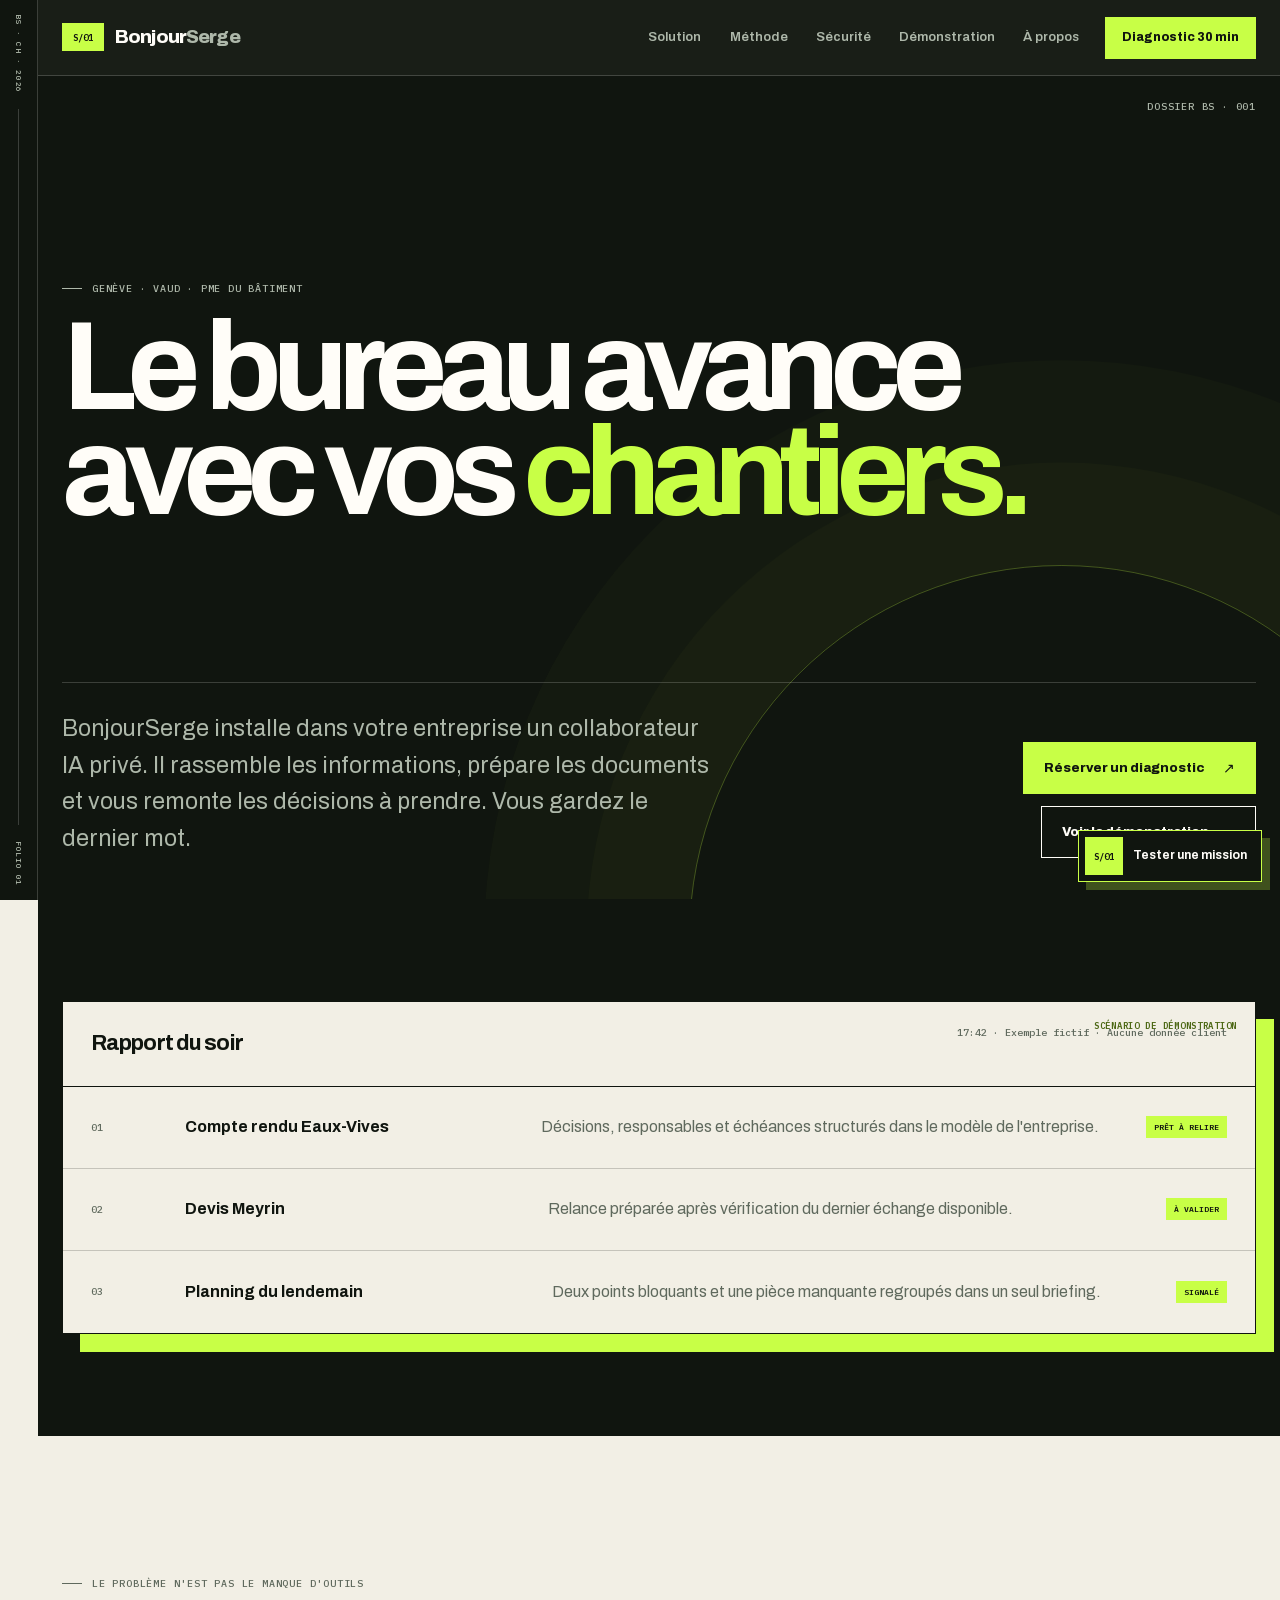
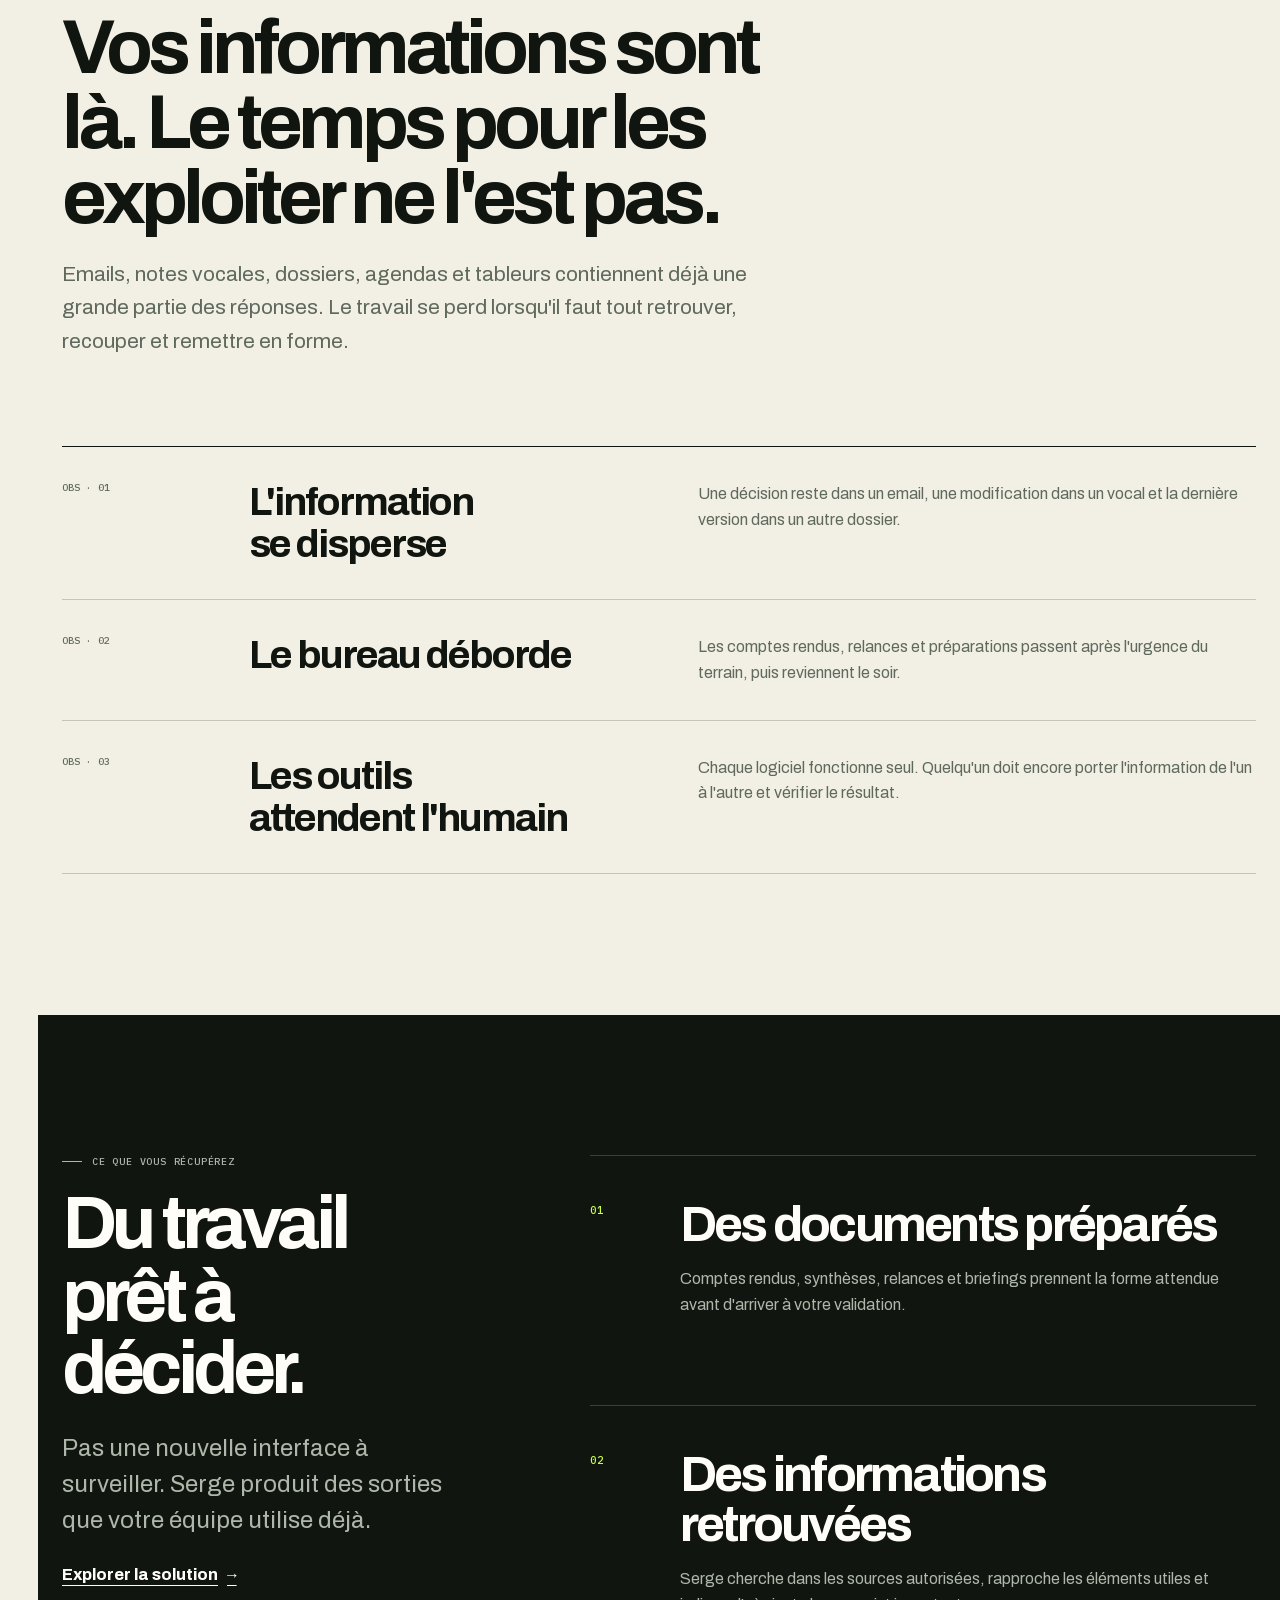
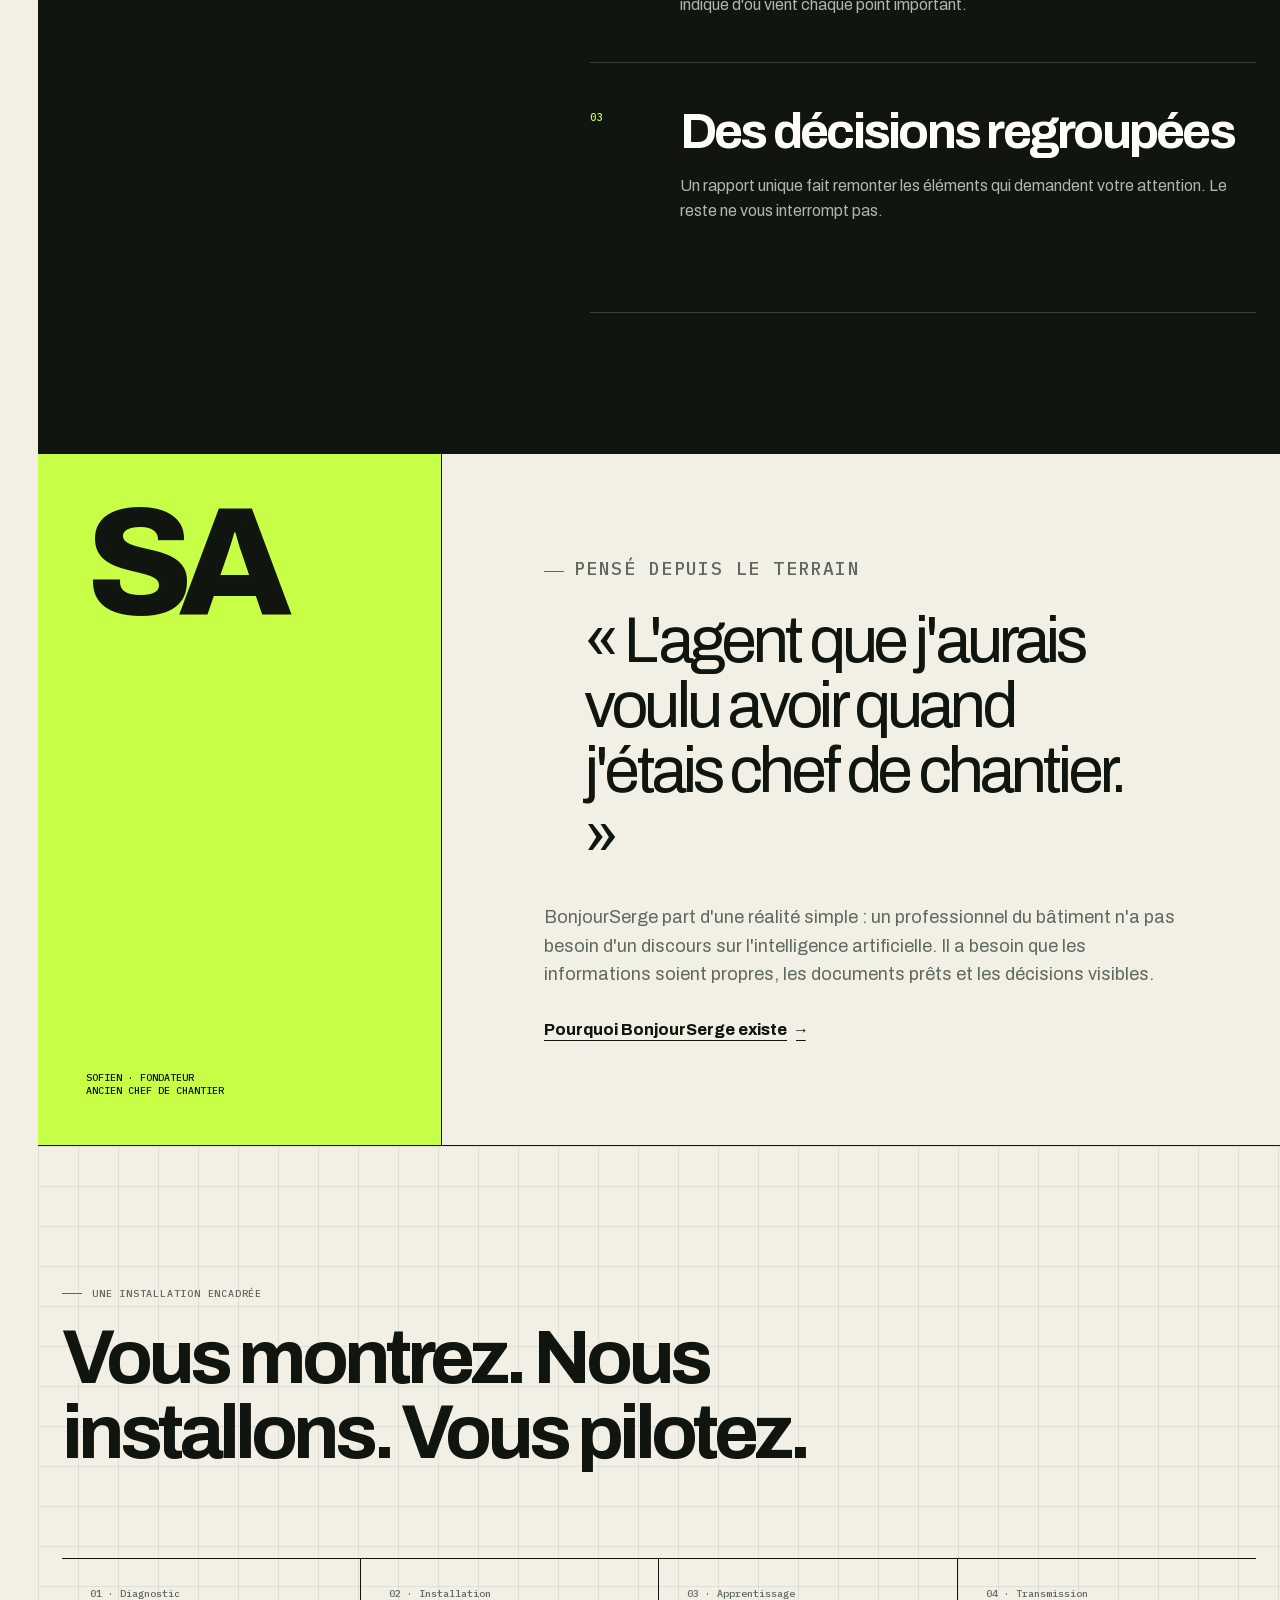
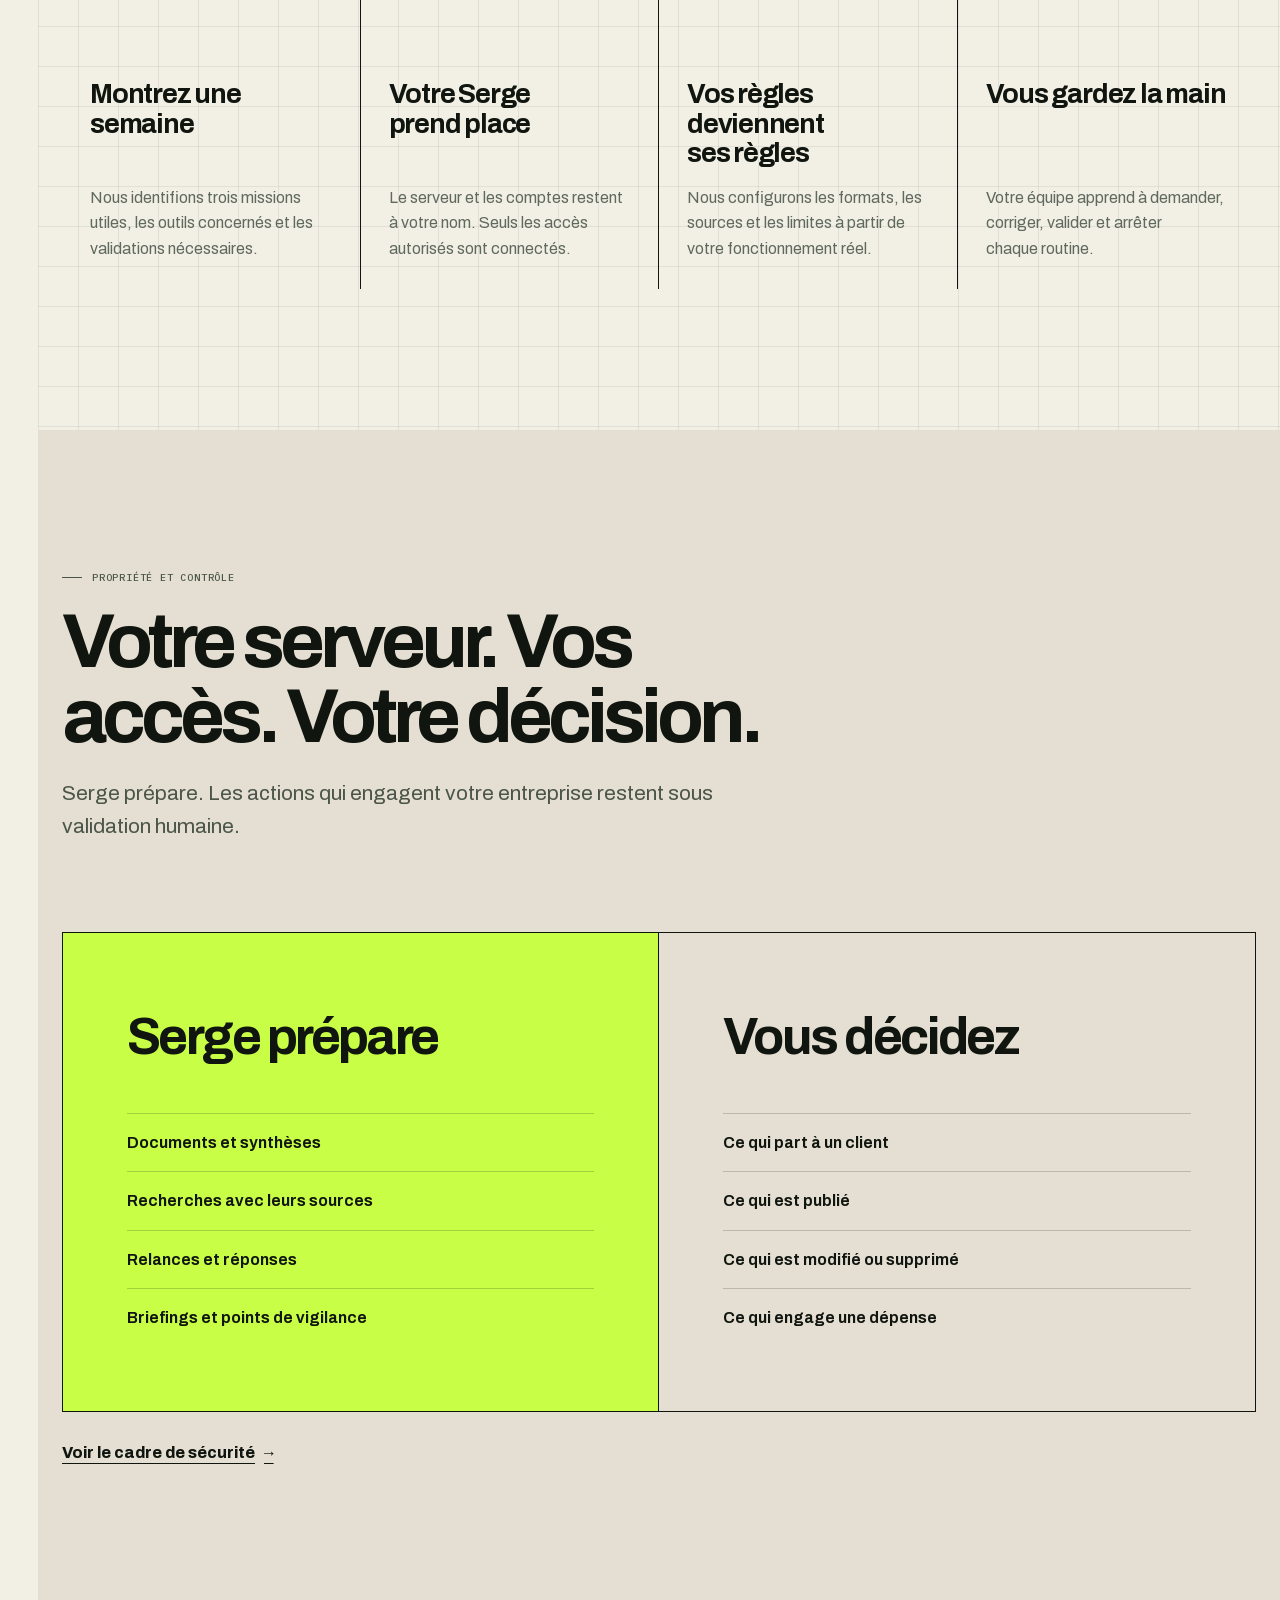
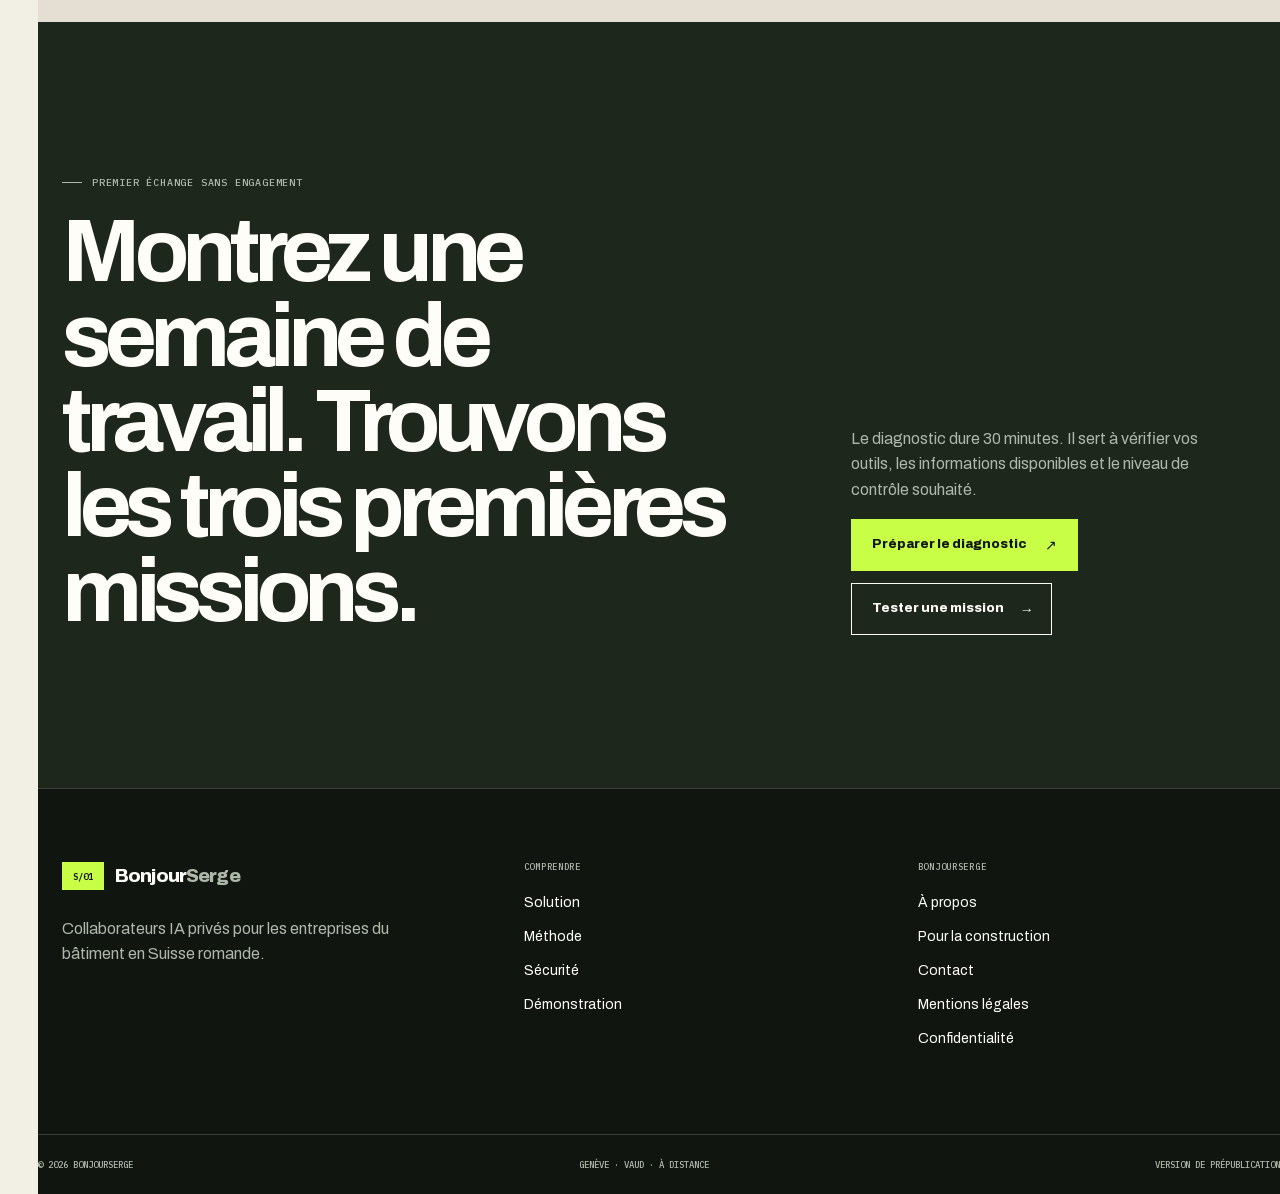
==== commit 5685e1cd: "Optimiser la démonstration BonjourSerge" ====
--- a/index.html
+++ b/index.html
@@ -16,9 +16,7 @@
   <title>Collaborateur IA pour le bâtiment en Suisse | BonjourSerge</title>
   <link rel="icon" href="favicon.svg" type="image/svg+xml">
   <link rel="manifest" href="site.webmanifest">
-  <link rel="preconnect" href="https://fonts.googleapis.com">
-  <link rel="preconnect" href="https://fonts.gstatic.com" crossorigin>
-  <link href="https://fonts.googleapis.com/css2?family=Archivo:wght@400;500;600;700;800&amp;family=IBM+Plex+Mono:wght@400;500;600&amp;display=swap" rel="stylesheet">
+  <link rel="preload" href="fonts/archivo-latin-400-800.woff2" as="font" type="font/woff2" crossorigin>
   <link rel="stylesheet" href="site-v2.css">
   <script type="application/ld+json">
   {
@@ -45,7 +43,7 @@
 
   <header class="site-header">
     <div class="header-inner">
-      <a class="brand" href="index.html" aria-label="BonjourSerge, accueil"><span class="brand-mark" aria-hidden="true">S/01</span><span class="brand-name">Bonjour<span>Serge</span></span></a>
+      <a class="brand" href="index.html"><span class="brand-mark" aria-hidden="true">S/01</span><span class="brand-name">Bonjour<span>Serge</span></span></a>
       <button class="menu-toggle" type="button" aria-expanded="false" aria-controls="site-nav" aria-label="Ouvrir le menu"><span class="menu-toggle-lines" aria-hidden="true"></span></button>
       <nav class="site-nav" id="site-nav" aria-label="Navigation principale">
         <a href="solution.html" data-nav="solution">Solution</a>
@@ -149,7 +147,7 @@
           <div class="boundary-column"><h2>Serge prépare</h2><ul><li>Documents et synthèses</li><li>Recherches avec leurs sources</li><li>Relances et réponses</li><li>Briefings et points de vigilance</li></ul></div>
           <div class="boundary-column"><h2>Vous décidez</h2><ul><li>Ce qui part à un client</li><li>Ce qui est publié</li><li>Ce qui est modifié ou supprimé</li><li>Ce qui engage une dépense</li></ul></div>
         </div>
-        <p style="margin-top:28px"><a class="text-link" href="securite.html">Voir le cadre de sécurité</a></p>
+        <p class="section-link"><a class="text-link" href="securite.html">Voir le cadre de sécurité</a></p>
       </div>
     </section>
 
--- a/site-v2.css
+++ b/site-v2.css
@@ -1,3 +1,35 @@
+@font-face {
+  font-family: "Archivo";
+  font-style: normal;
+  font-weight: 400 800;
+  font-display: swap;
+  src: url("fonts/archivo-latin-400-800.woff2") format("woff2");
+}
+
+@font-face {
+  font-family: "IBM Plex Mono";
+  font-style: normal;
+  font-weight: 400;
+  font-display: swap;
+  src: url("fonts/ibm-plex-mono-latin-400.woff2") format("woff2");
+}
+
+@font-face {
+  font-family: "IBM Plex Mono";
+  font-style: normal;
+  font-weight: 500;
+  font-display: swap;
+  src: url("fonts/ibm-plex-mono-latin-500.woff2") format("woff2");
+}
+
+@font-face {
+  font-family: "IBM Plex Mono";
+  font-style: normal;
+  font-weight: 600;
+  font-display: swap;
+  src: url("fonts/ibm-plex-mono-latin-600.woff2") format("woff2");
+}
+
 :root {
   --ink: #10150f;
   --ink-soft: #1d271c;
@@ -177,6 +209,7 @@
 .actions { display: flex; flex-wrap: wrap; gap: 12px; }
 .text-link { display: inline-flex; gap: 9px; align-items: center; font-weight: 750; text-underline-offset: 5px; }
 .text-link::after { content: "→"; font-family: var(--font-mono); }
+.section-link { margin-top: 28px; }
 
 .home-hero { position: relative; min-height: calc(100svh - var(--header)); display: flex; align-items: stretch; overflow: hidden; color: var(--white); background: var(--ink); }
 .home-hero::after { content: ""; position: absolute; inset: auto -12vw -32vw auto; width: 58vw; aspect-ratio: 1; border: 1px solid rgba(200, 255, 70, .28); border-radius: 50%; box-shadow: 0 0 0 8vw rgba(200, 255, 70, .025), 0 0 0 16vw rgba(200, 255, 70, .018); pointer-events: none; }
